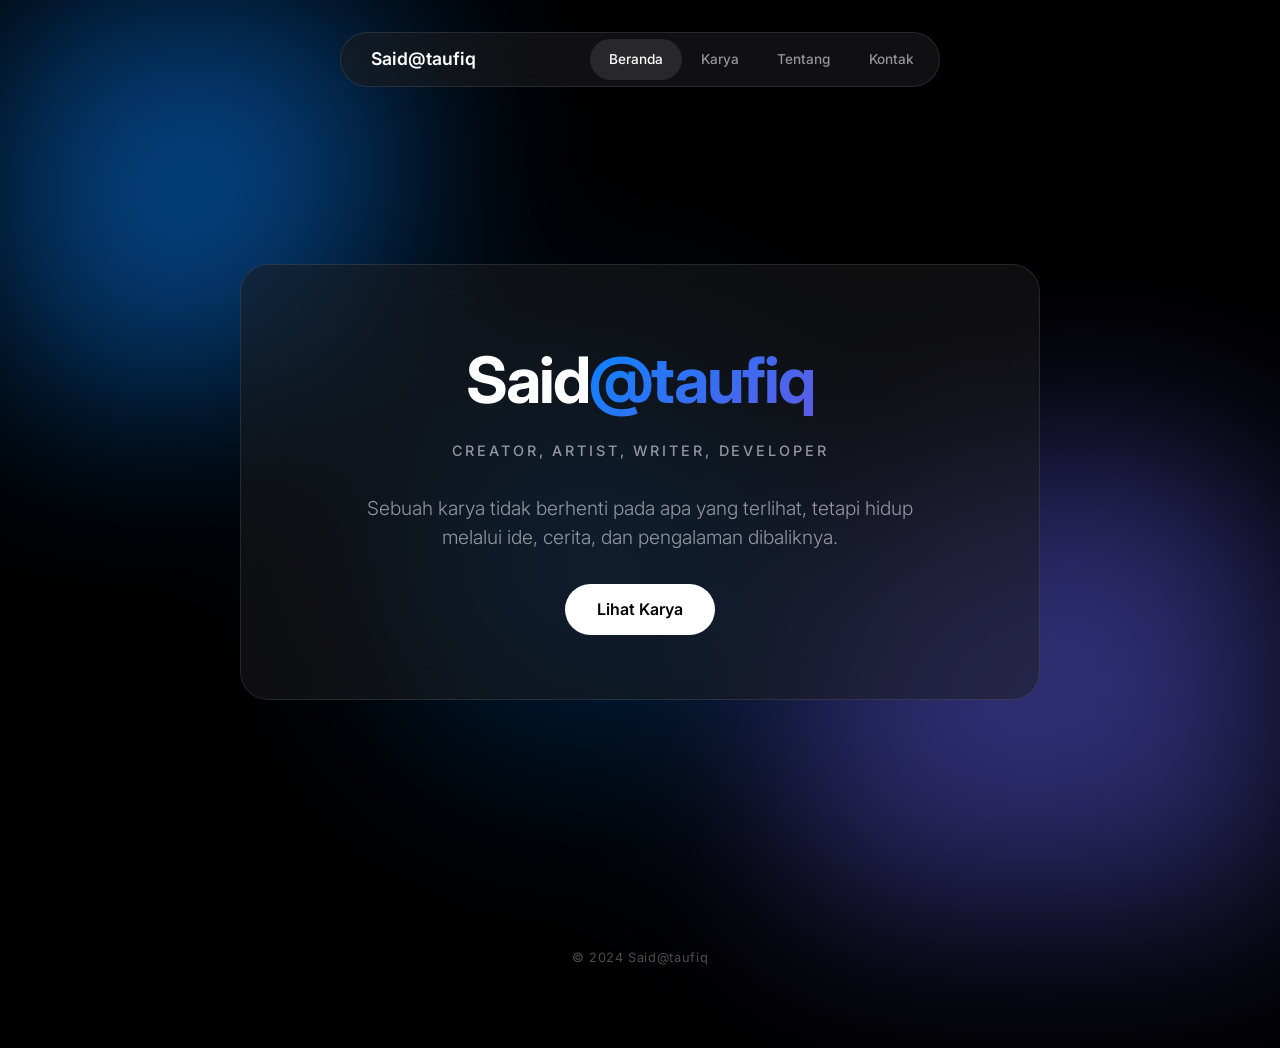
==== index.html @ 7e954e8f "new ui 2" ====
<!DOCTYPE html>
<html lang="id">
<head>
    <meta charset="UTF-8">
    <meta name="viewport" content="width=device-width, initial-scale=1.0">
    <title>Said@taufiq | Beranda</title>
    <link rel="stylesheet" href="style.css">
    <link rel="preconnect" href="https://fonts.googleapis.com">
    <link rel="preconnect" href="https://fonts.gstatic.com" crossorigin>
    <link href="https://fonts.googleapis.com/css2?family=Inter:wght@300;400;500;600;700&display=swap" rel="stylesheet">
</head>
<body>
    <div class="liquid-bg">
        <div class="blob blob-1"></div>
        <div class="blob blob-2"></div>
        <div class="blob blob-3"></div>
    </div>

    <nav class="glass-nav">
        <div class="nav-content">
            <a href="index.html" class="logo">Said@taufiq</a>
            <ul class="nav-links">
                <li><a href="index.html" class="active">Beranda</a></li>
                <li><a href="karya.html">Karya</a></li>
                <li><a href="tentang.html">Tentang</a></li>
                <li><a href="kontak.html">Kontak</a></li>
            </ul>
        </div>
    </nav>

    <main>
        <section class="hero-section">
            <div class="glass-card hero-card fade-in">
                <h1>Said<span class="gradient-text">@taufiq</span></h1>
                <div class="sub-headline">creator, artist, writer, developer</div>
                <p class="philosophy">Sebuah karya tidak berhenti pada apa yang terlihat, tetapi hidup melalui ide, cerita, dan pengalaman dibaliknya.</p>
                <a href="karya.html" class="btn-primary">Lihat Karya</a>
            </div>
        </section>
    </main>

    <footer>
        <p>&copy; 2024 Said@taufiq</p>
    </footer>

    <script src="script.js"></script>
</body>
</html>
---- style.css ----
/* Root and Global Styles */
@view-transition {
    navigation: auto;
}

:root {
    --bg-color: #000000;
    --text-primary: #ffffff;
    --text-secondary: rgba(235, 235, 245, 0.6);
    --glass-bg: rgba(28, 28, 30, 0.5);
    --glass-border: rgba(255, 255, 255, 0.1);
    --accent-color: #0A84FF; /* iOS System Blue */
    --gradient-1: #0A84FF;
    --gradient-2: #5E5CE6; /* iOS System Indigo */
    --nav-capsule-bg: rgba(255, 255, 255, 0.1);
}

* {
    margin: 0;
    padding: 0;
    box-sizing: border-box;
}

html {
    scroll-behavior: smooth;
}

body {
    font-family: 'Inter', -apple-system, BlinkMacSystemFont, 'Segoe UI', Roboto, sans-serif;
    background-color: var(--bg-color);
    color: var(--text-primary);
    overflow-x: hidden;
    line-height: 1.6;
}

/* Liquid Background */
.liquid-bg {
    position: fixed;
    top: 0;
    left: 0;
    width: 100%;
    height: 100%;
    z-index: -1;
    overflow: hidden;
    filter: blur(100px);
    opacity: 0.5;
}

.blob {
    position: absolute;
    border-radius: 50%;
    animation: move 25s infinite alternate;
}

.blob-1 {
    width: 500px;
    height: 500px;
    background: var(--gradient-1);
    top: -100px;
    left: -100px;
}

.blob-2 {
    width: 600px;
    height: 600px;
    background: var(--gradient-2);
    bottom: -150px;
    right: -100px;
    animation-delay: -7s;
}

.blob-3 {
    width: 400px;
    height: 400px;
    background: #004080;
    top: 40%;
    left: 30%;
}

@keyframes move {
    from { transform: translate(0, 0) scale(1); }
    to { transform: translate(100px, 150px) scale(1.2); }
}

/* Navigation Kapsul */
.glass-nav {
    position: fixed;
    top: 0;
    width: 100%;
    z-index: 1000;
    padding: 2rem 0;
}

.nav-content {
    max-width: 600px;
    margin: 0 auto;
    display: flex;
    justify-content: space-between;
    align-items: center;
    padding: 6px;
    background: rgba(28, 28, 30, 0.6);
    backdrop-filter: blur(20px);
    -webkit-backdrop-filter: blur(20px);
    border-radius: 40px;
    border: 1px solid var(--glass-border);
}

.logo {
    font-size: 1.1rem;
    font-weight: 600;
    text-decoration: none;
    color: white;
    padding-left: 1.5rem;
}

.nav-links {
    display: flex;
    list-style: none;
    position: relative;
}

.nav-links li {
    position: relative;
    z-index: 2;
}

.nav-links a {
    display: block;
    text-decoration: none;
    color: var(--text-secondary);
    font-size: 0.85rem;
    font-weight: 500;
    padding: 0.6rem 1.2rem;
    border-radius: 30px;
    transition: color 0.3s;
}

.nav-links a:hover {
    color: white;
}

.nav-links a.active {
    color: white;
    background: var(--nav-capsule-bg);
}

/* Glass Card */
.glass-card {
    background: var(--glass-bg);
    backdrop-filter: blur(30px);
    -webkit-backdrop-filter: blur(30px);
    border: 1px solid var(--glass-border);
    border-radius: 28px;
    padding: 2.5rem;
}

/* Main Content */
.section-container {
    max-width: 1000px;
    margin: 10rem auto 4rem;
    padding: 0 2rem;
}

.hero-section {
    min-height: calc(100vh - 8rem);
    display: flex;
    align-items: center;
    justify-content: center;
    margin-top: 6rem; /* Ensures clearance for navbar */
}

.hero-card {
    text-align: center;
    width: 100%;
    max-width: 800px;
    padding: 4rem 2rem;
}

h1 {
    font-size: 4rem; /* Slightly larger */
    font-weight: 700;
    margin-bottom: 0.5rem; /* Reduced for sub-headline */
    letter-spacing: -0.03em;
}

.sub-headline {
    font-size: 0.9rem;
    color: var(--text-secondary);
    text-transform: uppercase;
    letter-spacing: 0.2em;
    margin-bottom: 2rem;
    font-weight: 500;
}

.gradient-text {
    background: linear-gradient(135deg, #0A84FF, #5E5CE6);
    -webkit-background-clip: text;
    -webkit-text-fill-color: transparent;
}

p.philosophy {
    color: var(--text-secondary);
    font-size: 1.2rem;
    max-width: 600px;
    margin: 0 auto;
    line-height: 1.5;
    font-weight: 300;
}

/* Nav Transitions (View Transitions API) */
@keyframes capsule-liquid {
    0% { transform: scaleX(1) scaleY(1); opacity: 1; }
    30% { transform: scaleX(1.5) scaleY(0.4); opacity: 0.8; } /* Menipis dan Melebar */
    70% { transform: scaleX(0.4) scaleY(1.2); opacity: 0.8; } /* Memanjang dan Menipis */
    100% { transform: scaleX(1) scaleY(1); opacity: 1; }
}

::view-transition-group(nav-capsule) {
    animation: capsule-liquid 0.6s cubic-bezier(0.65, 0, 0.35, 1);
}

::view-transition-old(nav-capsule),
::view-transition-new(nav-capsule) {
    height: 100%;
    width: 100%;
    animation: none;
    mix-blend-mode: normal;
}

.nav-links a.active {
    color: white;
    background: var(--nav-capsule-bg);
    view-transition-name: nav-capsule;
}

/* Project Styling */
.project-grid {
    display: grid;
    grid-template-columns: repeat(auto-fit, minmax(320px, 1fr));
    gap: 2rem;
}

.project-card h3 {
    margin: 1rem 0 0.5rem;
}

/* Buttons */
.btn-primary {
    display: inline-block;
    background: #ffffff;
    color: #000000;
    padding: 0.8rem 2rem;
    border-radius: 40px;
    text-decoration: none;
    font-weight: 600;
    margin-top: 2rem;
    transition: transform 0.2s;
}

.btn-primary:hover {
    transform: scale(1.02);
}

/* Footer */
footer {
    text-align: center;
    padding: 5rem 0;
    color: rgba(255, 255, 255, 0.3);
    font-size: 0.8rem;
    letter-spacing: 0.05em;
}

/* Animations */
.fade-in {
    animation: fadeIn 1.2s cubic-bezier(0.22, 1, 0.36, 1) forwards;
    opacity: 0;
}

@keyframes fadeIn {
    from { opacity: 0; transform: translateY(30px); }
    to { opacity: 1; transform: translateY(0); }
}

@media (max-width: 768px) {
    .nav-content { width: 90%; }
    h1 { font-size: 2.5rem; }
    .logo { display: none; }
}
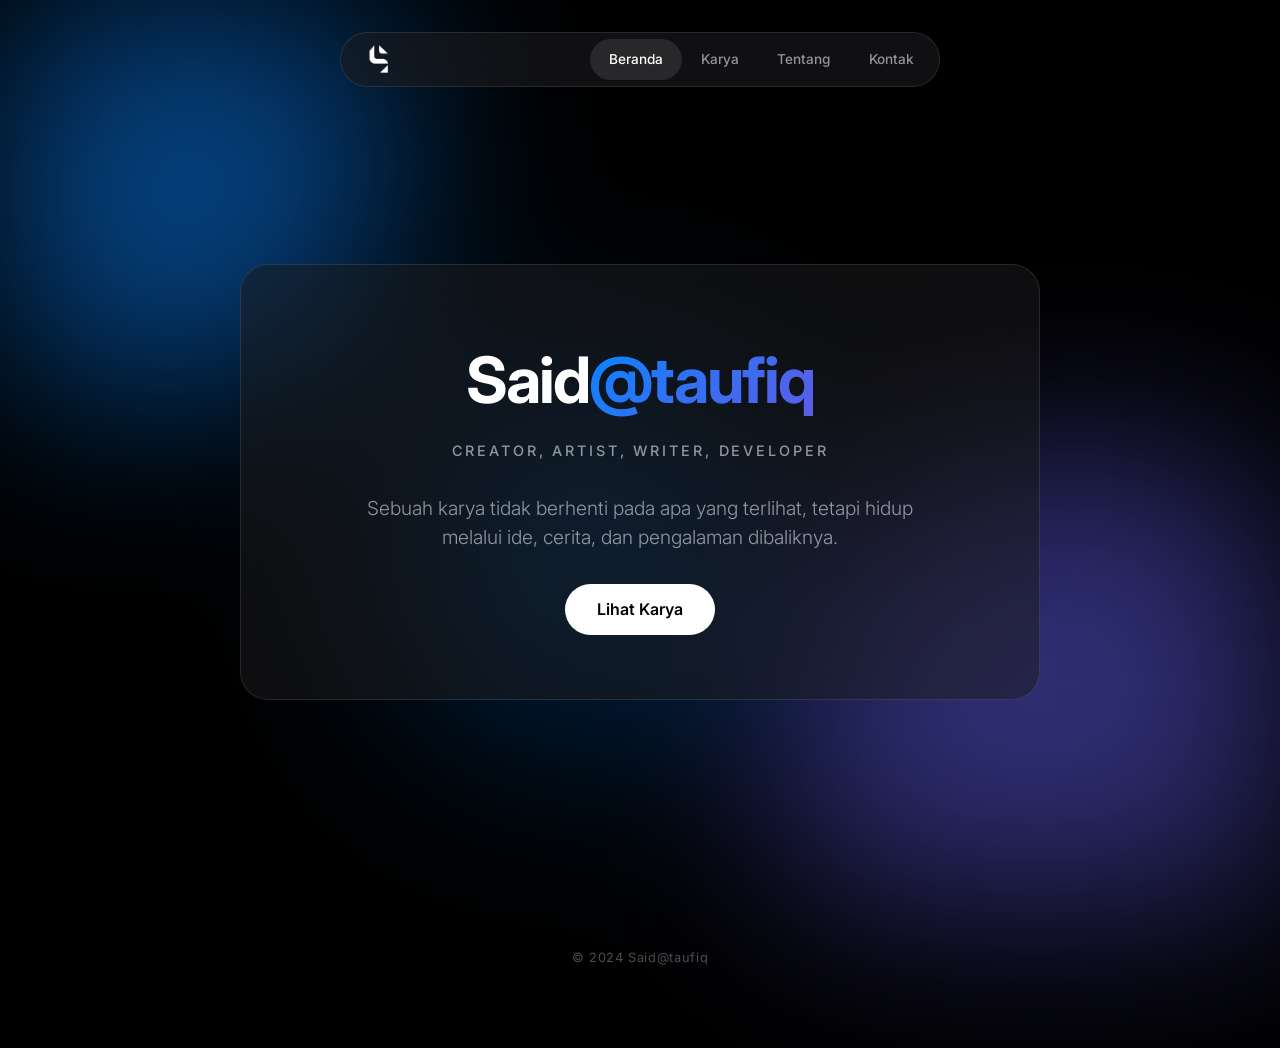
==== commit 953d87d4: "new ui 3" ====
--- a/index.html
+++ b/index.html
@@ -4,6 +4,7 @@
     <meta charset="UTF-8">
     <meta name="viewport" content="width=device-width, initial-scale=1.0">
     <title>Said@taufiq | Beranda</title>
+    <link rel="icon" type="image/png" href="assets/icons/logo_black.png">
     <link rel="stylesheet" href="style.css">
     <link rel="preconnect" href="https://fonts.googleapis.com">
     <link rel="preconnect" href="https://fonts.gstatic.com" crossorigin>
@@ -18,7 +19,9 @@
 
     <nav class="glass-nav">
         <div class="nav-content">
-            <a href="index.html" class="logo">Said@taufiq</a>
+            <a href="index.html" class="logo">
+                <img src="assets/icons/logo_white.png" alt="Logo" class="nav-logo">
+            </a>
             <ul class="nav-links">
                 <li><a href="index.html" class="active">Beranda</a></li>
                 <li><a href="karya.html">Karya</a></li>
--- a/style.css
+++ b/style.css
@@ -106,11 +106,15 @@
 }
 
 .logo {
-    font-size: 1.1rem;
-    font-weight: 600;
-    text-decoration: none;
-    color: white;
-    padding-left: 1.5rem;
+    display: flex;
+    align-items: center;
+    padding-left: 1rem;
+}
+
+.nav-logo {
+    height: 32px;
+    width: auto;
+    object-fit: contain;
 }
 
 .nav-links {
@@ -152,6 +156,164 @@
     border: 1px solid var(--glass-border);
     border-radius: 28px;
     padding: 2.5rem;
+}
+
+/* Gallery Section */
+.category-section {
+    margin-bottom: 5rem;
+}
+
+.category-header {
+    display: flex;
+    align-items: center;
+    gap: 1.2rem;
+    margin-bottom: 2rem;
+    cursor: pointer;
+    user-select: none;
+    transition: opacity 0.3s;
+}
+
+.category-header:hover {
+    opacity: 0.8;
+}
+
+.category-toggle {
+    display: flex;
+    align-items: center;
+    justify-content: center;
+    width: 34px;
+    height: 34px;
+    border-radius: 50%;
+    background: rgba(255, 255, 255, 0.05);
+    border: 1px solid var(--glass-border);
+    transition: transform 0.5s cubic-bezier(0.34, 1.56, 0.64, 1);
+}
+
+.category-toggle svg {
+    width: 20px;
+    height: 20px;
+    fill: var(--accent-color);
+}
+
+.category-section.expanded .category-toggle {
+    transform: rotate(180deg);
+}
+
+/* Lightbox Modal */
+.modal {
+    display: none;
+    position: fixed;
+    z-index: 2000;
+    left: 0;
+    top: 0;
+    width: 100%;
+    height: 100%;
+    background-color: rgba(0, 0, 0, 0.9);
+    backdrop-filter: blur(15px);
+    -webkit-backdrop-filter: blur(15px);
+    justify-content: center;
+    align-items: center;
+}
+
+.modal-content {
+    max-width: 90%;
+    max-height: 90%;
+    display: flex;
+    justify-content: center;
+    align-items: center;
+    animation: zoomIn 0.4s cubic-bezier(0.22, 1, 0.36, 1);
+}
+
+@keyframes zoomIn {
+    from { transform: scale(0.8); opacity: 0; }
+    to { transform: scale(1); opacity: 1; }
+}
+
+.modal-close {
+    position: absolute;
+    top: 30px;
+    right: 40px;
+    color: white;
+    font-size: 40px;
+    font-weight: bold;
+    cursor: pointer;
+    z-index: 2100;
+}
+
+#modal-media-container img,
+#modal-media-container video {
+    max-width: 100%;
+    max-height: 85vh;
+    border-radius: 12px;
+    box-shadow: 0 0 50px rgba(0,0,0,0.5);
+}
+
+.gallery-item {
+    cursor: zoom-in;
+}
+
+.category-title {
+    font-size: 2.2rem;
+    font-weight: 700;
+    letter-spacing: -0.02em;
+}
+
+/* Gallery List Container */
+.gallery-container {
+    display: flex;
+    gap: 1.5rem;
+    overflow-x: auto;
+    padding-bottom: 1.5rem;
+    scroll-snap-type: x mandatory;
+    scrollbar-width: none;
+    transition: all 0.6s cubic-bezier(0.22, 1, 0.36, 1);
+}
+
+.gallery-container::-webkit-scrollbar {
+    display: none;
+}
+
+.gallery-item {
+    flex: 0 0 300px;
+    scroll-snap-align: start;
+    border-radius: 24px;
+    overflow: hidden;
+    background: var(--glass-bg);
+    border: 1px solid var(--glass-border);
+    transition: all 0.5s cubic-bezier(0.22, 1, 0.36, 1);
+    position: relative;
+}
+
+.gallery-item img,
+.gallery-item video {
+    width: 100%;
+    height: 220px;
+    object-fit: cover;
+    display: block;
+    transition: transform 0.6s cubic-bezier(0.22, 1, 0.36, 1);
+}
+
+.gallery-item:hover img,
+.gallery-item:hover video {
+    transform: scale(1.05);
+}
+
+/* Expanded State */
+.category-section.expanded .gallery-container {
+    display: grid;
+    grid-template-columns: repeat(auto-fill, minmax(280px, 1fr));
+    overflow-x: visible;
+    gap: 2rem;
+}
+
+.category-section.expanded .gallery-item {
+    flex: none;
+    animation: itemAppear 0.6s cubic-bezier(0.22, 1, 0.36, 1) both;
+}
+
+@keyframes itemAppear {
+    from { opacity: 0; transform: translateY(30px) scale(0.95); }
+    to { opacity: 1; transform: translateY(0) scale(1); }
 }
 
 /* Main Content */
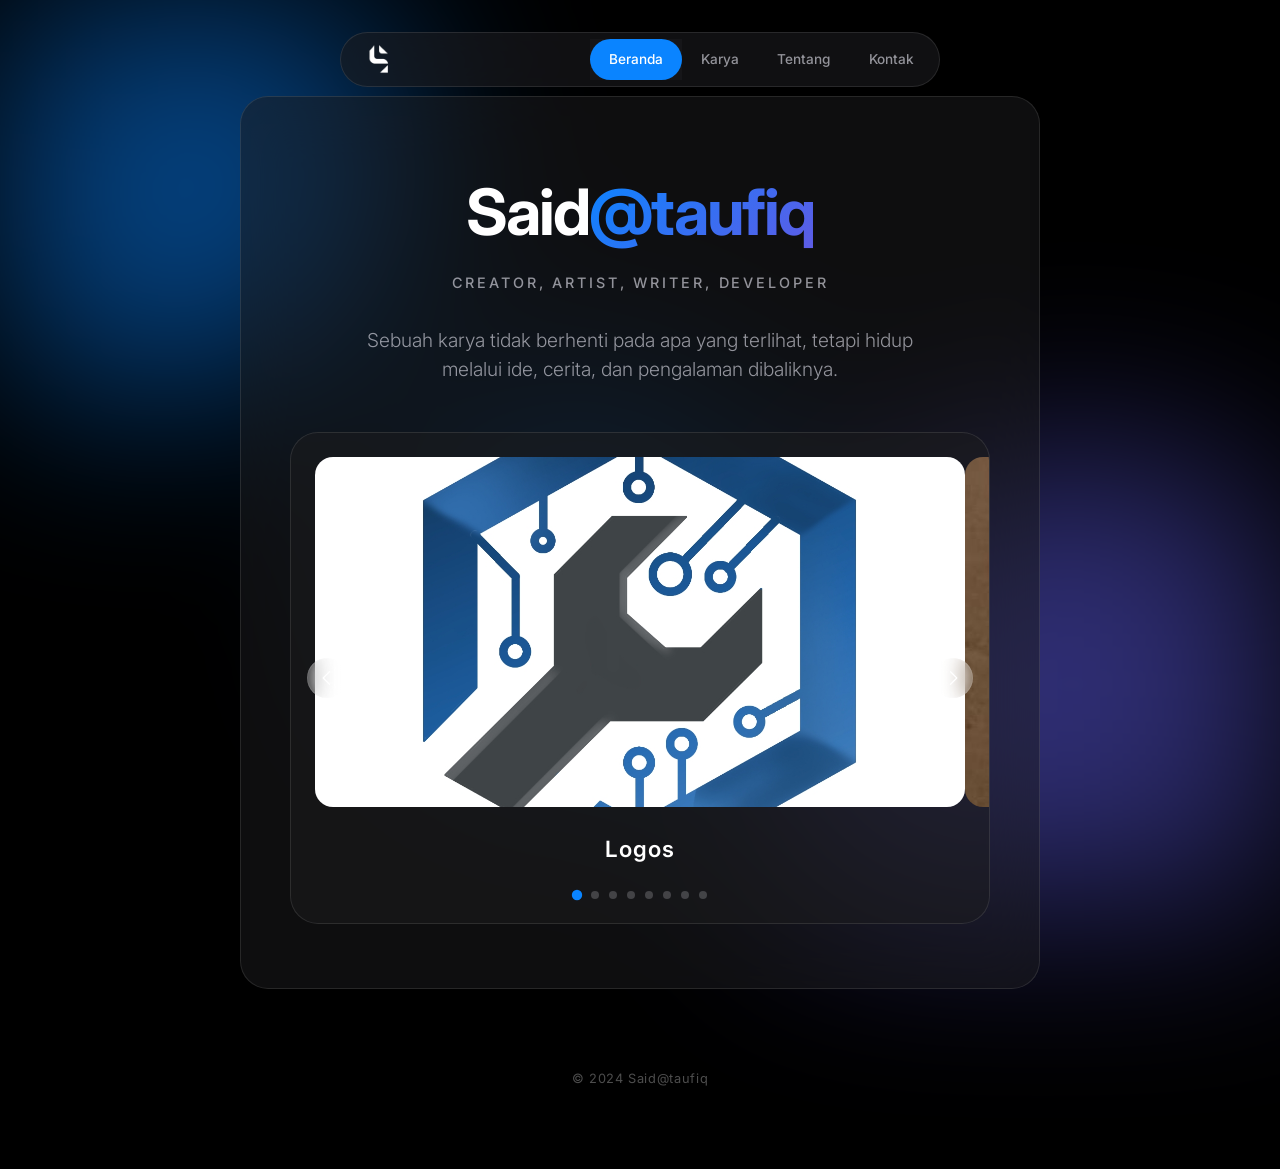
==== commit 20b1a089: "new ui 4" ====
--- a/index.html
+++ b/index.html
@@ -37,7 +37,20 @@
                 <h1>Said<span class="gradient-text">@taufiq</span></h1>
                 <div class="sub-headline">creator, artist, writer, developer</div>
                 <p class="philosophy">Sebuah karya tidak berhenti pada apa yang terlihat, tetapi hidup melalui ide, cerita, dan pengalaman dibaliknya.</p>
-                <a href="karya.html" class="btn-primary">Lihat Karya</a>
+                <div class="best-works-wrapper fade-in">
+                    <div class="carousel-container-home glass-card">
+                        <div class="carousel-nav-home prev-home">
+                            <svg viewBox="0 0 256 256"><path d="M165.66,202.34a8,8,0,0,1-11.32,11.32l-80-80a8,8,0,0,1,0-11.32l80-80a8,8,0,0,1,11.32,11.32L91.31,128Z"></path></svg>
+                        </div>
+                        <div class="carousel-slides-home" id="home-carousel-slides">
+                            <!-- Slides will be injected by JS -->
+                        </div>
+                        <div class="carousel-nav-home next-home">
+                            <svg viewBox="0 0 256 256"><path d="M181.66,133.66l-80,80a8,8,0,0,1-11.32-11.32L164.69,128,90.34,53.66a8,8,0,0,1,11.32-11.32l80,80A8,8,0,0,1,181.66,133.66Z"></path></svg>
+                        </div>
+                        <div class="carousel-dots-home" id="home-carousel-dots"></div>
+                    </div>
+                </div>
             </div>
         </section>
     </main>
--- a/style.css
+++ b/style.css
@@ -12,7 +12,7 @@
     --accent-color: #0A84FF; /* iOS System Blue */
     --gradient-1: #0A84FF;
     --gradient-2: #5E5CE6; /* iOS System Indigo */
-    --nav-capsule-bg: rgba(255, 255, 255, 0.1);
+    --nav-capsule-bg: #0A84FF; /* Blue iOS Dark Theme */
 }
 
 * {
@@ -136,7 +136,7 @@
     font-weight: 500;
     padding: 0.6rem 1.2rem;
     border-radius: 30px;
-    transition: color 0.3s;
+    transition: color 0.3s, background 0.3s;
 }
 
 .nav-links a:hover {
@@ -146,6 +146,21 @@
 .nav-links a.active {
     color: white;
     background: var(--nav-capsule-bg);
+    view-transition-name: nav-capsule;
+}
+
+/* Nav Transitions (Simplified) */
+::view-transition-group(nav-capsule) {
+    animation-duration: 0.3s;
+    animation-timing-function: ease-in-out;
+}
+
+::view-transition-old(nav-capsule),
+::view-transition-new(nav-capsule) {
+    height: 100%;
+    width: 100%;
+    animation: none;
+    mix-blend-mode: normal;
 }
 
 /* Glass Card */
@@ -196,7 +211,7 @@
 }
 
 .category-section.expanded .category-toggle {
-    transform: rotate(180deg);
+    /* Rotasi dihapus karena ikon diganti via JS */
 }
 
 /* Lightbox Modal */
@@ -216,11 +231,12 @@
 }
 
 .modal-content {
-    max-width: 90%;
-    max-height: 90%;
-    display: flex;
-    justify-content: center;
-    align-items: center;
+    width: 90%;
+    height: 90%;
+    display: flex;
+    justify-content: center;
+    align-items: center;
+    position: relative;
     animation: zoomIn 0.4s cubic-bezier(0.22, 1, 0.36, 1);
 }
 
@@ -231,8 +247,8 @@
 
 .modal-close {
     position: absolute;
-    top: 30px;
-    right: 40px;
+    top: -40px;
+    right: 0;
     color: white;
     font-size: 40px;
     font-weight: bold;
@@ -240,10 +256,18 @@
     z-index: 2100;
 }
 
+#modal-media-container {
+    width: 100%;
+    height: 100%;
+    display: flex;
+    justify-content: center;
+    align-items: center;
+}
+
 #modal-media-container img,
 #modal-media-container video {
     max-width: 100%;
-    max-height: 85vh;
+    max-height: 100%;
     border-radius: 12px;
     box-shadow: 0 0 50px rgba(0,0,0,0.5);
 }
@@ -256,6 +280,50 @@
     font-size: 2.2rem;
     font-weight: 700;
     letter-spacing: -0.02em;
+}
+
+/* Gallery Carousel Controls */
+.gallery-wrapper {
+    position: relative;
+    display: flex;
+    align-items: center;
+}
+
+.carousel-btn {
+    position: absolute;
+    top: 50%;
+    transform: translateY(-50%);
+    width: 44px;
+    height: 44px;
+    background: rgba(28, 28, 30, 0.8);
+    backdrop-filter: blur(10px);
+    border: 1px solid var(--glass-border);
+    border-radius: 50%;
+    display: flex;
+    align-items: center;
+    justify-content: center;
+    cursor: pointer;
+    z-index: 10;
+    transition: all 0.3s cubic-bezier(0.4, 0, 0.2, 1);
+    opacity: 0;
+}
+
+.carousel-btn svg {
+    width: 24px;
+    height: 24px;
+    fill: white;
+}
+
+.carousel-btn.prev { left: -22px; }
+.carousel-btn.next { right: -22px; }
+
+.category-section:not(.expanded):hover .carousel-btn {
+    opacity: 1;
+}
+
+.category-section.expanded .carousel-btn,
+.category-section.expanded .carousel-dots {
+    display: none !important;
 }
 
 /* Gallery List Container */
@@ -299,21 +367,175 @@
 }
 
 /* Expanded State */
+.category-section.expanded .gallery-wrapper {
+    display: block; /* Mengubah flex menjadi block agar grid bisa mengambil lebar penuh */
+}
+
 .category-section.expanded .gallery-container {
     display: grid;
     grid-template-columns: repeat(auto-fill, minmax(280px, 1fr));
+    width: 100%;
     overflow-x: visible;
-    gap: 2rem;
-}
-
-.category-section.expanded .gallery-item {
-    flex: none;
-    animation: itemAppear 0.6s cubic-bezier(0.22, 1, 0.36, 1) both;
+    gap: 1.5rem;
+    padding-bottom: 0;
+    scroll-snap-type: none;
+}
+
+.category-section.expanded .gallery-item img,
+.category-section.expanded .gallery-item video {
+    height: 250px; /* Tinggi yang lebih rapi untuk grid */
 }
 
 @keyframes itemAppear {
     from { opacity: 0; transform: translateY(30px) scale(0.95); }
     to { opacity: 1; transform: translateY(0) scale(1); }
+}
+
+/* Carousel Indicators (Dots) */
+.carousel-dots {
+    display: flex;
+    justify-content: center;
+    gap: 8px;
+    margin-top: 1.5rem;
+}
+
+.dot {
+    width: 6px;
+    height: 6px;
+    background: rgba(255, 255, 255, 0.2);
+    border-radius: 50%;
+    transition: all 0.4s cubic-bezier(0.4, 0, 0.2, 1);
+}
+
+.dot.active {
+    background: var(--accent-color);
+    transform: scale(1.5);
+    box-shadow: 0 0 10px rgba(10, 132, 255, 0.5);
+}
+
+/* Modal Nav */
+.modal-nav {
+    position: absolute;
+    top: 50%;
+    width: 100%;
+    display: flex;
+    justify-content: space-between;
+    padding: 0 40px;
+    pointer-events: none;
+    left: 0;
+    z-index: 2200;
+}
+
+.modal-nav .carousel-btn {
+    position: relative;
+    opacity: 1;
+    pointer-events: auto;
+    transform: scale(1.3);
+}
+
+/* Home Best Works Carousel */
+.best-works-wrapper {
+    margin-top: 3rem;
+    width: 100%;
+    max-width: 700px;
+    margin-left: auto;
+    margin-right: auto;
+}
+
+.carousel-container-home {
+    position: relative;
+    padding: 1.5rem !important;
+    overflow: hidden;
+    display: flex;
+    flex-direction: column;
+    align-items: center;
+}
+
+.carousel-slides-home {
+    width: 100%;
+    display: flex;
+    transition: transform 0.6s cubic-bezier(0.22, 1, 0.36, 1);
+}
+
+.home-slide {
+    min-width: 100%;
+    display: flex;
+    flex-direction: column;
+    align-items: center;
+    cursor: pointer;
+    text-decoration: none;
+    color: inherit;
+}
+
+.home-slide img {
+    width: 100%;
+    height: 350px;
+    object-fit: cover;
+    border-radius: 18px;
+    margin-bottom: 1.5rem;
+    transition: transform 0.4s ease;
+}
+
+.home-slide:hover img {
+    transform: scale(1.02);
+}
+
+.home-category-name {
+    font-size: 1.4rem;
+    font-weight: 600;
+    color: var(--text-primary);
+    letter-spacing: 0.05em;
+}
+
+.carousel-nav-home {
+    position: absolute;
+    top: 50%;
+    transform: translateY(-50%);
+    width: 40px;
+    height: 40px;
+    background: rgba(255, 255, 255, 0.1);
+    backdrop-filter: blur(10px);
+    border: 1px solid var(--glass-border);
+    border-radius: 50%;
+    display: flex;
+    align-items: center;
+    justify-content: center;
+    cursor: pointer;
+    z-index: 10;
+    transition: all 0.3s ease;
+}
+
+.carousel-nav-home:hover {
+    background: rgba(255, 255, 255, 0.2);
+}
+
+.carousel-nav-home svg {
+    width: 20px;
+    height: 20px;
+    fill: white;
+}
+
+.prev-home { left: 1rem; }
+.next-home { right: 1rem; }
+
+.carousel-dots-home {
+    display: flex;
+    gap: 10px;
+    margin-top: 1.5rem;
+}
+
+.dot-home {
+    width: 8px;
+    height: 8px;
+    background: rgba(255, 255, 255, 0.2);
+    border-radius: 50%;
+    cursor: pointer;
+    transition: all 0.3s ease;
+}
+
+.dot-home.active {
+    background: var(--accent-color);
+    transform: scale(1.3);
 }
 
 /* Main Content */
@@ -367,32 +589,6 @@
     margin: 0 auto;
     line-height: 1.5;
     font-weight: 300;
-}
-
-/* Nav Transitions (View Transitions API) */
-@keyframes capsule-liquid {
-    0% { transform: scaleX(1) scaleY(1); opacity: 1; }
-    30% { transform: scaleX(1.5) scaleY(0.4); opacity: 0.8; } /* Menipis dan Melebar */
-    70% { transform: scaleX(0.4) scaleY(1.2); opacity: 0.8; } /* Memanjang dan Menipis */
-    100% { transform: scaleX(1) scaleY(1); opacity: 1; }
-}
-
-::view-transition-group(nav-capsule) {
-    animation: capsule-liquid 0.6s cubic-bezier(0.65, 0, 0.35, 1);
-}
-
-::view-transition-old(nav-capsule),
-::view-transition-new(nav-capsule) {
-    height: 100%;
-    width: 100%;
-    animation: none;
-    mix-blend-mode: normal;
-}
-
-.nav-links a.active {
-    color: white;
-    background: var(--nav-capsule-bg);
-    view-transition-name: nav-capsule;
 }
 
 /* Project Styling */
@@ -432,6 +628,85 @@
     letter-spacing: 0.05em;
 }
 
+/* About Page Specific Styles */
+.profile-photo {
+    width: 180px;
+    height: 180px;
+    border-radius: 50%;
+    object-fit: cover;
+    margin: 0 auto 2.5rem;
+    display: block;
+    border: 4px solid var(--glass-border);
+    box-shadow: 0 0 30px rgba(0, 0, 0, 0.3);
+}
+
+.about-text {
+    text-align: justify;
+    max-width: 600px;
+    margin: 0 auto;
+}
+
+.about-text p {
+    margin-bottom: 1.8rem;
+    color: var(--text-secondary);
+    font-size: 1.05rem;
+    line-height: 1.8;
+}
+
+.signature {
+    margin-top: 4rem;
+    position: relative;
+    display: inline-block;
+}
+
+.signature img {
+    width: 200px; /* Diperbesar sesuai permintaan */
+    height: auto;
+    filter: brightness(0) invert(1); /* Pastikan terlihat di background gelap jika aslinya hitam */
+    opacity: 0.9;
+    display: block;
+    margin: 0 auto;
+}
+
+.signature::before {
+    content: '';
+    position: absolute;
+    top: -30px;
+    left: 50%;
+    transform: translateX(-50%);
+    width: 60px;
+    height: 1px;
+    background: var(--glass-border);
+}
+
+/* Social Icons styling for Contact page */
+.social-links {
+    margin-top: 3rem;
+    display: flex;
+    justify-content: center;
+    gap: 2rem;
+}
+
+.social-icon {
+    transition: transform 0.3s cubic-bezier(0.4, 0, 0.2, 1);
+}
+
+.social-icon img {
+    width: 28px;
+    height: 28px;
+    opacity: 0.6;
+    transition: opacity 0.3s, filter 0.3s;
+    filter: brightness(0) invert(1);
+}
+
+.social-icon:hover {
+    transform: translateY(-5px);
+}
+
+.social-icon:hover img {
+    opacity: 1;
+}
+
 /* Animations */
 .fade-in {
     animation: fadeIn 1.2s cubic-bezier(0.22, 1, 0.36, 1) forwards;
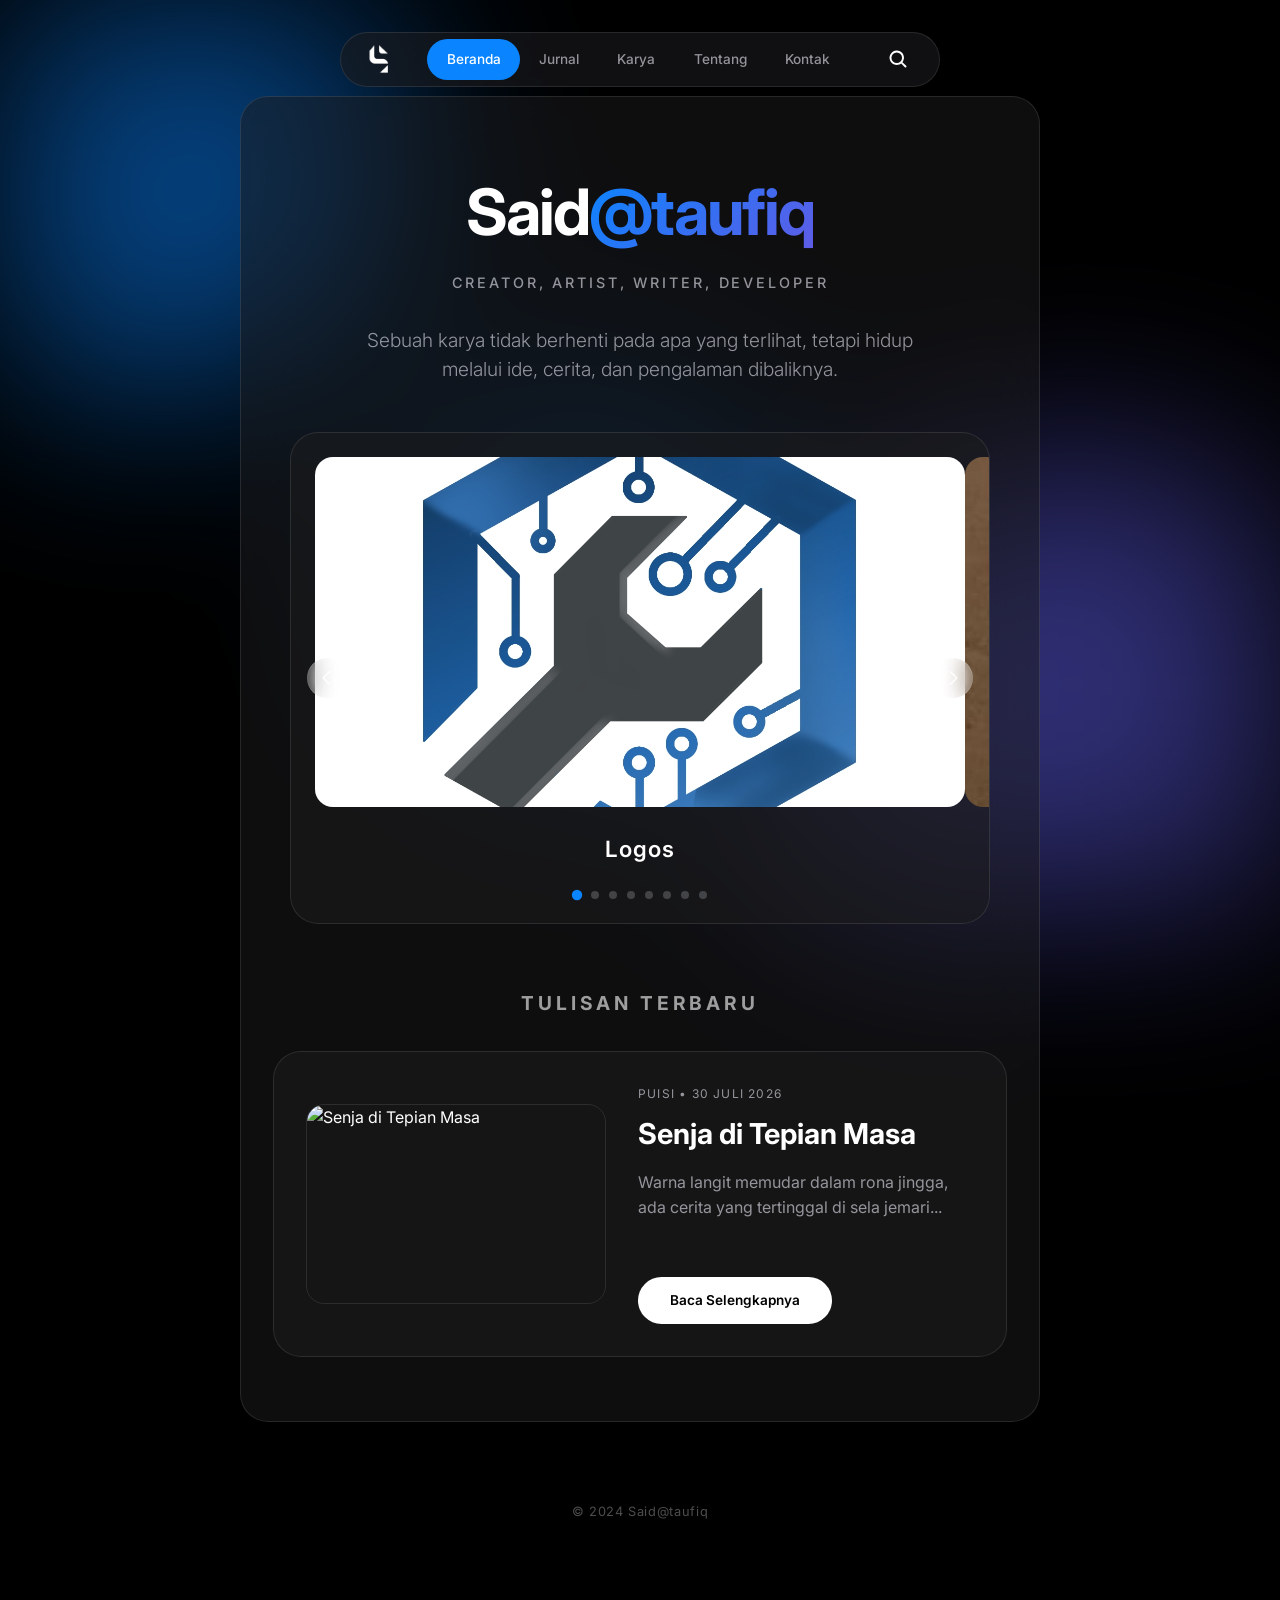
==== commit 677af981: "new ui 6" ====
--- a/index.html
+++ b/index.html
@@ -24,12 +24,35 @@
             </a>
             <ul class="nav-links">
                 <li><a href="index.html" class="active">Beranda</a></li>
+                <li><a href="jurnal.html">Jurnal</a></li>
                 <li><a href="karya.html">Karya</a></li>
                 <li><a href="tentang.html">Tentang</a></li>
                 <li><a href="kontak.html">Kontak</a></li>
             </ul>
+            <div class="nav-actions">
+                <button id="search-toggle" class="search-btn">
+                    <img src="assets/icons/magnifying-glass-bold.svg" alt="Search">
+                </button>
+            </div>
+        </div>
+        <!-- Search Capsule -->
+        <div id="search-capsule" class="search-capsule">
+            <div class="search-input-wrap">
+                <input type="text" id="search-input" placeholder="Cari karya, jurnal, hashtag...">
+                <button id="search-execute" class="search-icon-inside">
+                    <img src="assets/icons/magnifying-glass-bold.svg" alt="Search">
+                </button>
+            </div>
         </div>
     </nav>
+
+    <!-- Search Overlay -->
+    <div id="search-overlay" class="modal search-overlay">
+        <span class="modal-close" id="search-close">&times;</span>
+        <div class="search-results-wrap">
+            <div id="search-results" class="search-results-grid"></div>
+        </div>
+    </div>
 
     <main>
         <section class="hero-section">
@@ -51,6 +74,11 @@
                         <div class="carousel-dots-home" id="home-carousel-dots"></div>
                     </div>
                 </div>
+
+                <!-- Latest Journal Post Section -->
+                <div id="latest-journal-container" class="fade-in" style="margin-top: 4rem; width: 100%; max-width: 800px; margin-left: auto; margin-right: auto;">
+                    <!-- Latest post will be injected here -->
+                </div>
             </div>
         </section>
     </main>
--- a/style.css
+++ b/style.css
@@ -1,7 +1,6 @@
 /* Root and Global Styles */
-@view-transition {
-    navigation: auto;
-}
+/* Disabling experimental view-transition to fix layout crash bugs */
+/* @view-transition { navigation: auto; } */
 
 :root {
     --bg-color: #000000;
@@ -146,22 +145,10 @@
 .nav-links a.active {
     color: white;
     background: var(--nav-capsule-bg);
-    view-transition-name: nav-capsule;
-}
-
-/* Nav Transitions (Simplified) */
-::view-transition-group(nav-capsule) {
-    animation-duration: 0.3s;
-    animation-timing-function: ease-in-out;
-}
-
-::view-transition-old(nav-capsule),
-::view-transition-new(nav-capsule) {
-    height: 100%;
-    width: 100%;
-    animation: none;
-    mix-blend-mode: normal;
-}
+}
+
+/* Nav Transitions (Simplified) - Removed to fix visual glitches */
+/* ::view-transition-group(nav-capsule) { ... } */
 
 /* Glass Card */
 .glass-card {
@@ -718,8 +705,404 @@
     to { opacity: 1; transform: translateY(0); }
 }
 
+/* Navigation Actions */
+.nav-actions {
+    display: flex;
+    align-items: center;
+    padding-right: 1.2rem;
+}
+
+.search-btn {
+    background: none;
+    border: none;
+    cursor: pointer;
+    display: flex;
+    align-items: center;
+    justify-content: center;
+    padding: 6px;
+    border-radius: 50%;
+    transition: all 0.3s ease;
+}
+
+.search-btn:hover {
+    background: rgba(255, 255, 255, 0.1);
+}
+
+.search-btn img {
+    width: 20px;
+    height: 20px;
+    filter: brightness(0) invert(1); /* Makes the black SVG white */
+}
+
+/* Search Capsule (Redesigned) */
+.search-capsule {
+    position: absolute;
+    top: 100%;
+    left: 50%;
+    transform: translateX(-50%);
+    width: 100%;
+    max-width: 580px;
+    margin-top: 10px;
+    background: rgba(28, 28, 30, 0.7);
+    backdrop-filter: blur(30px);
+    -webkit-backdrop-filter: blur(30px);
+    border: 1px solid var(--glass-border);
+    border-radius: 40px;
+    padding: 6px 20px;
+    display: none;
+    z-index: 999;
+}
+
+.search-capsule.active {
+    display: block;
+    animation: slideDown 0.4s cubic-bezier(0.22, 1, 0.36, 1) forwards;
+}
+
+.search-capsule.hiding {
+    display: block;
+    animation: slideUp 0.3s cubic-bezier(0.22, 1, 0.36, 1) forwards;
+}
+
+@keyframes slideDown {
+    from { opacity: 0; transform: translate(-50%, -20px); }
+    to { opacity: 1; transform: translate(-50%, 0); }
+}
+
+@keyframes slideUp {
+    from { opacity: 1; transform: translate(-50%, 0); }
+    to { opacity: 0; transform: translate(-50%, -20px); }
+}
+
+.search-input-wrap {
+    display: flex;
+    align-items: center;
+    width: 100%;
+}
+
+.search-capsule input {
+    flex: 1;
+    background: none;
+    border: none;
+    color: white;
+    padding: 10px 0;
+    font-size: 0.95rem;
+    outline: none;
+}
+
+.search-icon-inside {
+    background: none;
+    border: none;
+    cursor: pointer;
+    padding: 8px;
+    display: flex;
+    align-items: center;
+    justify-content: center;
+    transition: transform 0.2s;
+}
+
+.search-icon-inside:hover {
+    transform: scale(1.1);
+}
+
+.search-icon-inside img {
+    width: 18px;
+    height: 18px;
+    filter: brightness(0) invert(1);
+}
+
+/* Search Overlay */
+.search-overlay {
+    background: rgba(0, 0, 0, 0.3); /* High transparency */
+    backdrop-filter: blur(15px);
+    -webkit-backdrop-filter: blur(15px);
+    align-items: flex-start;
+    padding-top: 150px; /* Dinamis below search capsule */
+    z-index: 990; /* Below nav and capsule */
+}
+
+.search-results-wrap {
+    width: 90%;
+    max-width: 850px;
+    margin: 0 auto;
+    max-height: 65vh;
+    overflow-y: auto;
+    padding: 2rem;
+    background: rgba(20, 20, 22, 0.9); /* Darker container for contrast */
+    border-radius: 32px;
+    border: 1px solid var(--glass-border);
+    box-shadow: 0 20px 50px rgba(0,0,0,0.5);
+}
+
+.search-results-grid {
+    display: grid;
+    grid-template-columns: repeat(auto-fill, minmax(280px, 1fr));
+    gap: 1.5rem;
+}
+
+.search-result-item {
+    background: var(--glass-bg);
+    border: 1px solid var(--glass-border);
+    border-radius: 20px;
+    padding: 1.5rem;
+    cursor: pointer;
+    transition: all 0.3s ease;
+}
+
+.search-result-item:hover {
+    background: rgba(255, 255, 255, 0.05);
+    transform: scale(1.02);
+}
+
+.result-type {
+    font-size: 0.7rem;
+    color: var(--accent-color);
+    text-transform: uppercase;
+    letter-spacing: 0.1em;
+    margin-bottom: 0.5rem;
+}
+
+.result-title {
+    font-size: 1.2rem;
+    font-weight: 600;
+    margin-bottom: 0.5rem;
+}
+
+.result-meta {
+    font-size: 0.8rem;
+    color: var(--text-secondary);
+}
+
 @media (max-width: 768px) {
-    .nav-content { width: 90%; }
-    h1 { font-size: 2.5rem; }
-    .logo { display: none; }
-}
+    .search-capsule { width: 90%; }
+}
+
+/* Jurnal Styling */
+.jurnal-grid {
+    display: grid;
+    grid-template-columns: repeat(auto-fill, minmax(300px, 1fr));
+    gap: 2rem;
+    width: 100%;
+}
+
+.jurnal-card {
+    cursor: pointer;
+    transition: transform 0.3s cubic-bezier(0.22, 1, 0.36, 1);
+    display: flex;
+    flex-direction: column;
+    justify-content: space-between;
+    min-height: 200px;
+}
+
+.jurnal-card:hover {
+    transform: translateY(-10px);
+}
+
+.jurnal-card-meta {
+    font-size: 0.75rem;
+    color: var(--text-secondary);
+    text-transform: uppercase;
+    letter-spacing: 0.1em;
+    margin-bottom: 0.5rem;
+}
+
+.jurnal-card-title {
+    font-size: 1.5rem;
+    font-weight: 600;
+    margin-bottom: 1rem;
+    color: var(--text-primary);
+}
+
+.jurnal-card-excerpt {
+    font-size: 0.9rem;
+    color: var(--text-secondary);
+    margin-bottom: 1.5rem;
+    display: -webkit-box;
+    -webkit-line-clamp: 3;
+    -webkit-box-orient: vertical;
+    overflow: hidden;
+}
+
+/* Journal Reader Modal Adjustment */
+.journal-reader-content {
+    max-width: 850px;
+    width: 90%;
+    height: 85vh;
+    padding: 4rem;
+    overflow-y: auto;
+    background: rgba(20, 20, 22, 0.95) !important; /* Solidified dark background */
+    border: 1px solid var(--glass-border);
+    position: relative;
+}
+
+/* Markdown Tipography */
+.markdown-body {
+    line-height: 1.8;
+    color: #ffffff !important; /* Forced white for visibility */
+    font-size: 1.1rem;
+}
+
+.markdown-body h1, .markdown-body h2, .markdown-body h3 {
+    margin-top: 2rem;
+    margin-bottom: 1rem;
+    color: var(--accent-color);
+}
+
+.markdown-body p {
+    margin-bottom: 1.5rem;
+}
+
+.markdown-body hr {
+    border: 0;
+    border-top: 1px solid var(--glass-border);
+    margin: 2rem 0;
+}
+
+.markdown-body blockquote {
+    border-left: 4px solid var(--accent-color);
+    padding-left: 1.5rem;
+    margin-left: 0;
+    font-style: italic;
+    color: var(--text-secondary);
+}
+
+/* Filter System */
+.filter-container {
+    display: flex;
+    gap: 0.8rem;
+    margin-bottom: 3.5rem;
+    flex-wrap: wrap;
+    justify-content: center;
+}
+
+.filter-btn {
+    background: rgba(255, 255, 255, 0.05);
+    border: 1px solid var(--glass-border);
+    color: var(--text-secondary);
+    padding: 0.7rem 1.8rem;
+    border-radius: 40px; /* Consistent capsule shape */
+    cursor: pointer;
+    font-size: 0.85rem;
+    font-weight: 500;
+    transition: all 0.3s cubic-bezier(0.22, 1, 0.36, 1);
+}
+
+.filter-btn:hover {
+    background: rgba(255, 255, 255, 0.1);
+    color: white;
+    transform: translateY(-2px);
+}
+
+.filter-btn.active {
+    background: var(--nav-capsule-bg);
+    color: white;
+    border-color: transparent;
+    box-shadow: 0 4px 15px rgba(10, 132, 255, 0.3);
+}
+
+/* Tag Chips */
+.jurnal-tags {
+    display: flex;
+    gap: 0.5rem;
+    flex-wrap: wrap;
+    margin-bottom: 1rem;
+}
+
+.tag-chip {
+    font-size: 0.7rem;
+    background: rgba(10, 132, 255, 0.1);
+    color: var(--accent-color);
+    padding: 0.2rem 0.6rem;
+    border-radius: 4px;
+    font-weight: 600;
+}
+
+/* Latest Post Card on Home */
+.latest-post-card {
+    display: flex;
+    gap: 2rem;
+    align-items: center;
+    text-align: left;
+    padding: 2rem !important;
+}
+
+.latest-post-img {
+    flex: 0 0 300px;
+    height: 200px;
+    border-radius: 18px;
+    overflow: hidden;
+    border: 1px solid var(--glass-border);
+}
+
+.latest-post-img img {
+    width: 100%;
+    height: 100%;
+    object-fit: cover;
+    transition: transform 0.5s ease;
+}
+
+.latest-post-card:hover .latest-post-img img {
+    transform: scale(1.05);
+}
+
+.latest-post-content {
+    flex: 1;
+}
+
+.latest-post-title {
+    font-size: 1.8rem;
+    font-weight: 700;
+    margin-bottom: 0.8rem;
+    color: var(--text-primary);
+}
+
+.latest-post-excerpt {
+    font-size: 1rem;
+    color: var(--text-secondary);
+    margin-bottom: 1.5rem;
+    line-height: 1.6;
+}
+
+@media (max-width: 768px) {
+    .latest-post-card {
+        flex-direction: column;
+        text-align: center;
+    }
+    .latest-post-img {
+        width: 100%;
+        flex: none;
+    }
+    .latest-post-content {
+        width: 100%;
+    }
+}
+
+.markdown-body table {
+    width: 100%;
+    border-collapse: collapse;
+    margin: 2rem 0;
+}
+
+.markdown-body th, .markdown-body td {
+    padding: 1rem;
+    border: 1px solid var(--glass-border);
+    text-align: left;
+}
+
+.markdown-body th {
+    background: rgba(255, 255, 255, 0.05);
+}
+
+.markdown-body pre {
+    background: #1c1c1e;
+    padding: 1.5rem;
+    border-radius: 12px;
+    overflow-x: auto;
+    margin: 1.5rem 0;
+}
+
+.markdown-body code {
+    font-family: 'SFMono-Regular', Consolas, 'Liberation Mono', Menlo, monospace;
+    font-size: 0.9em;
+}
+
+
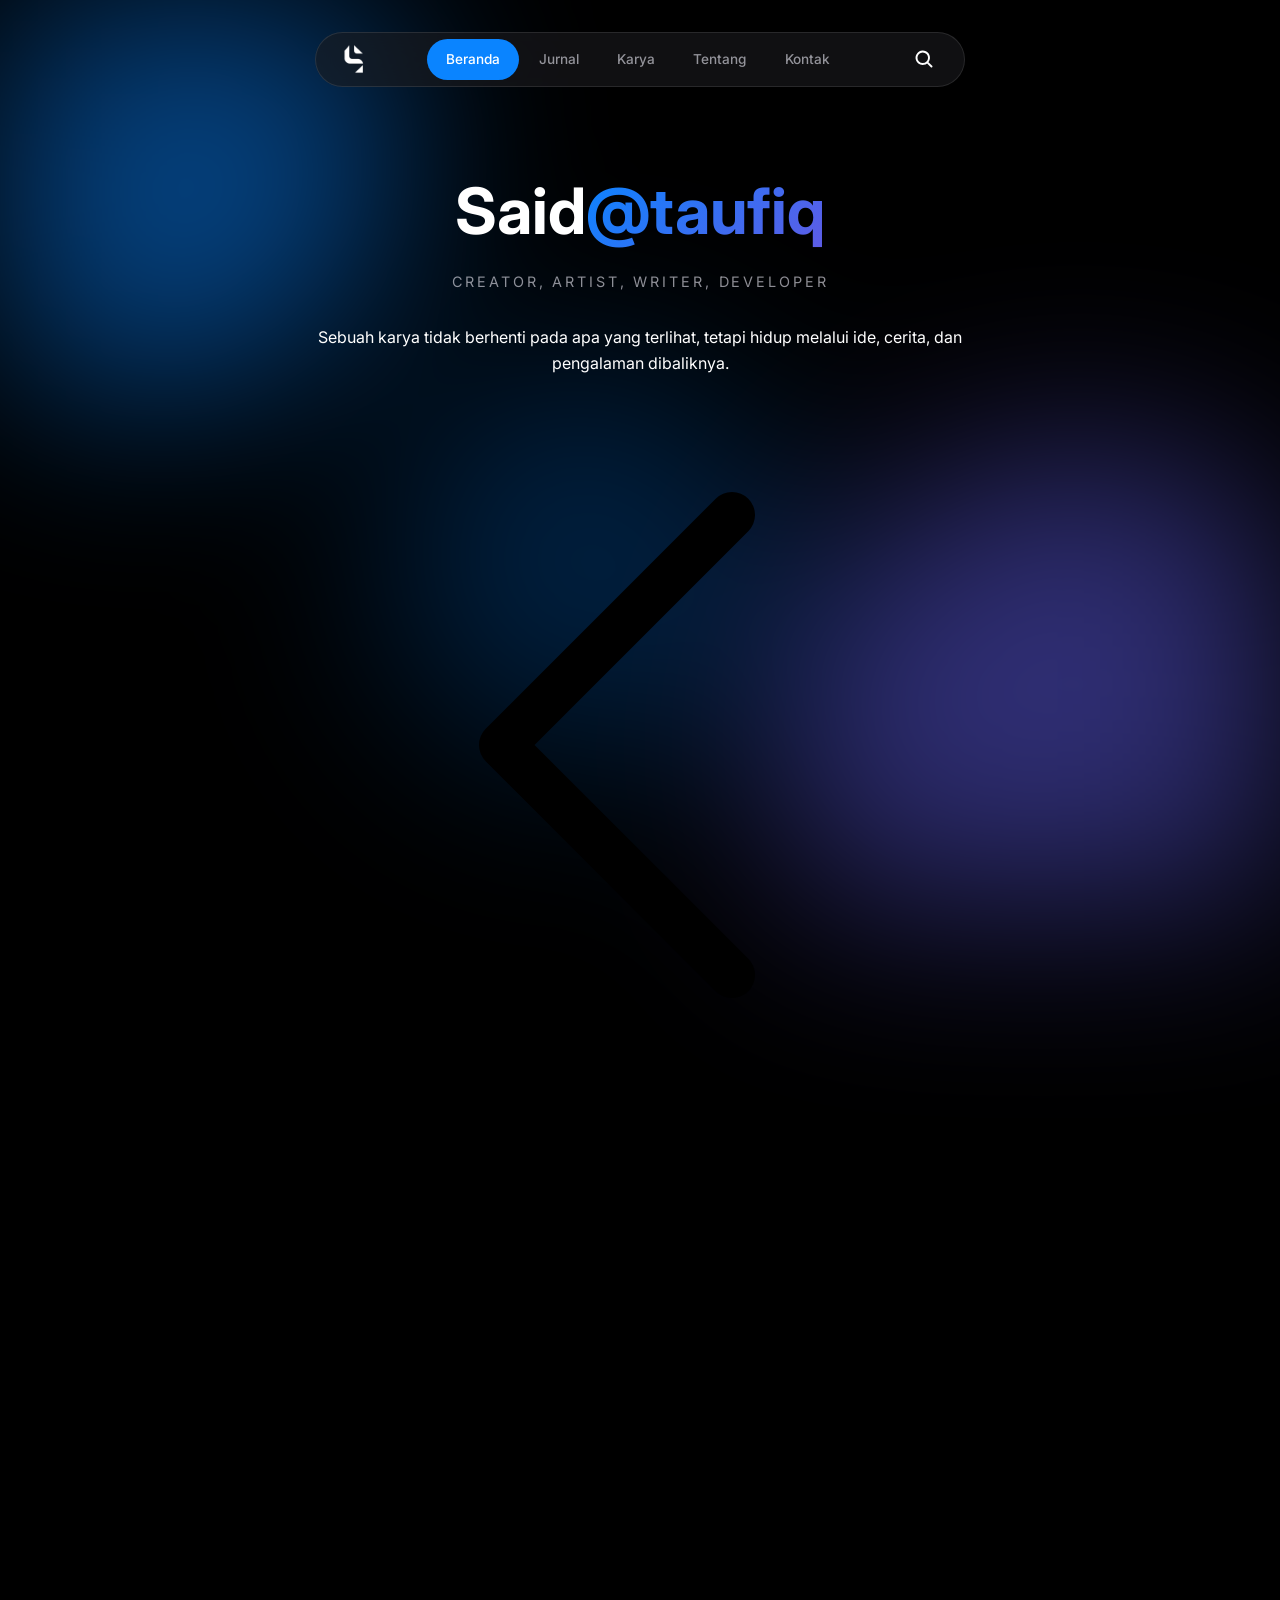
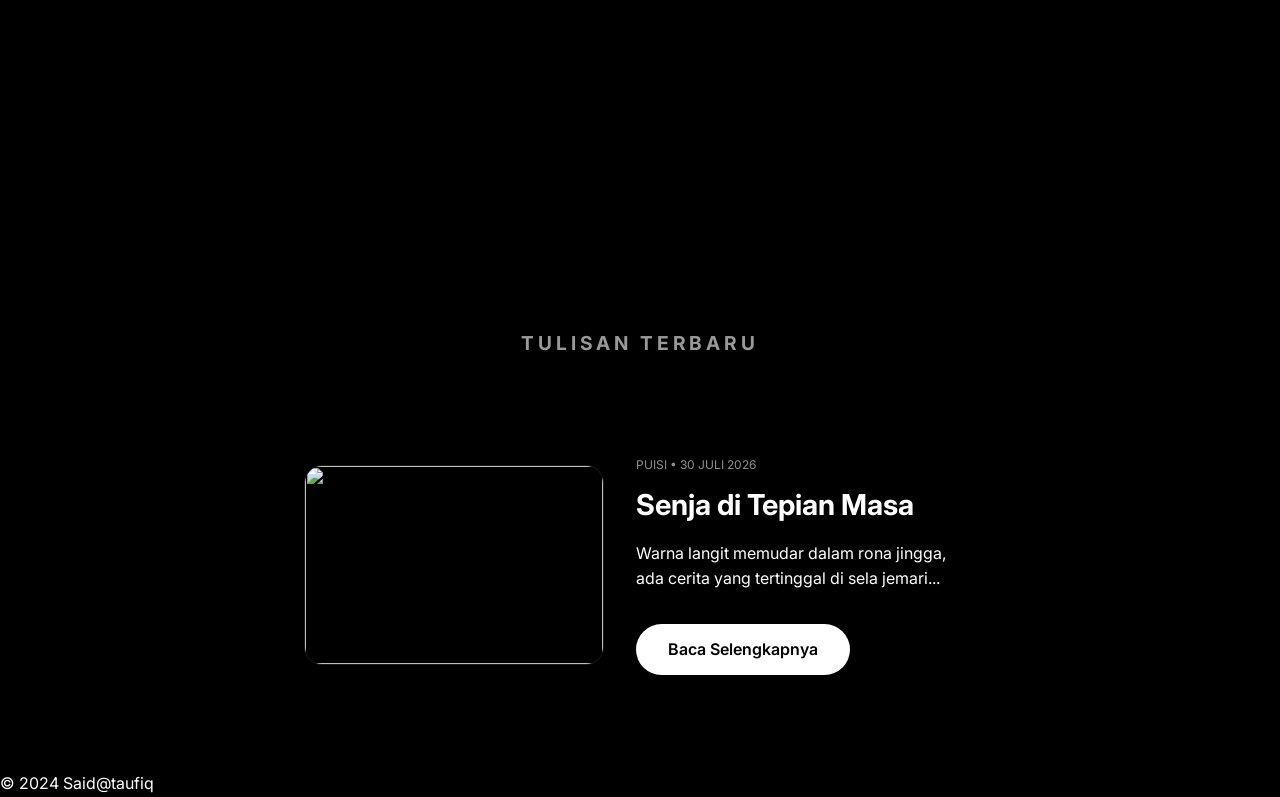
==== commit 438725b1: "new ui 7.1" ====
--- a/index.html
+++ b/index.html
@@ -5,10 +5,12 @@
     <meta name="viewport" content="width=device-width, initial-scale=1.0">
     <title>Said@taufiq | Beranda</title>
     <link rel="icon" type="image/png" href="assets/icons/logo_black.png">
-    <link rel="stylesheet" href="style.css">
+    <link rel="stylesheet" href="style.css?v=1.0.3">
     <link rel="preconnect" href="https://fonts.googleapis.com">
     <link rel="preconnect" href="https://fonts.gstatic.com" crossorigin>
     <link href="https://fonts.googleapis.com/css2?family=Inter:wght@300;400;500;600;700&display=swap" rel="stylesheet">
+    <!-- Markdown Parser -->
+    <script src="https://cdn.jsdelivr.net/npm/marked/marked.min.js"></script>
 </head>
 <body>
     <div class="liquid-bg">
@@ -54,6 +56,16 @@
         </div>
     </div>
 
+    <!-- Modal untuk membaca jurnal -->
+    <div id="jurnal-modal" class="modal">
+        <span class="modal-close">&times;</span>
+        <div class="modal-content journal-reader-content glass-card">
+            <div id="journal-article-body" class="markdown-body">
+                <!-- Markdown content will be rendered here -->
+            </div>
+        </div>
+    </div>
+
     <main>
         <section class="hero-section">
             <div class="glass-card hero-card fade-in">
@@ -87,6 +99,6 @@
         <p>&copy; 2024 Said@taufiq</p>
     </footer>
 
-    <script src="script.js"></script>
+    <script src="script.js?v=1.0.3"></script>
 </body>
 </html>
--- a/style.css
+++ b/style.css
@@ -1,17 +1,14 @@
 /* Root and Global Styles */
-/* Disabling experimental view-transition to fix layout crash bugs */
-/* @view-transition { navigation: auto; } */
-
 :root {
     --bg-color: #000000;
     --text-primary: #ffffff;
     --text-secondary: rgba(235, 235, 245, 0.6);
     --glass-bg: rgba(28, 28, 30, 0.5);
     --glass-border: rgba(255, 255, 255, 0.1);
-    --accent-color: #0A84FF; /* iOS System Blue */
+    --accent-color: #0A84FF;
     --gradient-1: #0A84FF;
-    --gradient-2: #5E5CE6; /* iOS System Indigo */
-    --nav-capsule-bg: #0A84FF; /* Blue iOS Dark Theme */
+    --gradient-2: #5E5CE6;
+    --nav-capsule-bg: #0A84FF;
 }
 
 * {
@@ -51,37 +48,16 @@
     animation: move 25s infinite alternate;
 }
 
-.blob-1 {
-    width: 500px;
-    height: 500px;
-    background: var(--gradient-1);
-    top: -100px;
-    left: -100px;
-}
-
-.blob-2 {
-    width: 600px;
-    height: 600px;
-    background: var(--gradient-2);
-    bottom: -150px;
-    right: -100px;
-    animation-delay: -7s;
-}
-
-.blob-3 {
-    width: 400px;
-    height: 400px;
-    background: #004080;
-    top: 40%;
-    left: 30%;
-}
+.blob-1 { width: 500px; height: 500px; background: var(--gradient-1); top: -100px; left: -100px; }
+.blob-2 { width: 600px; height: 600px; background: var(--gradient-2); bottom: -150px; right: -100px; animation-delay: -7s; }
+.blob-3 { width: 400px; height: 400px; background: #004080; top: 40%; left: 30%; }
 
 @keyframes move {
     from { transform: translate(0, 0) scale(1); }
     to { transform: translate(100px, 150px) scale(1.2); }
 }
 
-/* Navigation Kapsul */
+/* Navigation */
 .glass-nav {
     position: fixed;
     top: 0;
@@ -91,7 +67,7 @@
 }
 
 .nav-content {
-    max-width: 600px;
+    max-width: 650px;
     margin: 0 auto;
     display: flex;
     justify-content: space-between;
@@ -104,29 +80,10 @@
     border: 1px solid var(--glass-border);
 }
 
-.logo {
-    display: flex;
-    align-items: center;
-    padding-left: 1rem;
-}
-
-.nav-logo {
-    height: 32px;
-    width: auto;
-    object-fit: contain;
-}
-
-.nav-links {
-    display: flex;
-    list-style: none;
-    position: relative;
-}
-
-.nav-links li {
-    position: relative;
-    z-index: 2;
-}
-
+.logo { display: flex; align-items: center; padding-left: 1rem; }
+.nav-logo { height: 32px; width: auto; }
+
+.nav-links { display: flex; list-style: none; }
 .nav-links a {
     display: block;
     text-decoration: none;
@@ -135,974 +92,129 @@
     font-weight: 500;
     padding: 0.6rem 1.2rem;
     border-radius: 30px;
-    transition: color 0.3s, background 0.3s;
-}
-
-.nav-links a:hover {
-    color: white;
-}
-
-.nav-links a.active {
-    color: white;
-    background: var(--nav-capsule-bg);
-}
-
-/* Nav Transitions (Simplified) - Removed to fix visual glitches */
-/* ::view-transition-group(nav-capsule) { ... } */
-
-/* Glass Card */
-.glass-card {
-    background: var(--glass-bg);
-    backdrop-filter: blur(30px);
-    -webkit-backdrop-filter: blur(30px);
-    border: 1px solid var(--glass-border);
-    border-radius: 28px;
-    padding: 2.5rem;
-}
-
-/* Gallery Section */
-.category-section {
-    margin-bottom: 5rem;
-}
-
-.category-header {
-    display: flex;
-    align-items: center;
-    gap: 1.2rem;
-    margin-bottom: 2rem;
-    cursor: pointer;
-    user-select: none;
-    transition: opacity 0.3s;
-}
-
-.category-header:hover {
-    opacity: 0.8;
-}
-
-.category-toggle {
-    display: flex;
-    align-items: center;
-    justify-content: center;
-    width: 34px;
-    height: 34px;
-    border-radius: 50%;
-    background: rgba(255, 255, 255, 0.05);
-    border: 1px solid var(--glass-border);
-    transition: transform 0.5s cubic-bezier(0.34, 1.56, 0.64, 1);
-}
-
-.category-toggle svg {
-    width: 20px;
-    height: 20px;
-    fill: var(--accent-color);
-}
-
-.category-section.expanded .category-toggle {
-    /* Rotasi dihapus karena ikon diganti via JS */
-}
-
-/* Lightbox Modal */
-.modal {
-    display: none;
-    position: fixed;
-    z-index: 2000;
-    left: 0;
-    top: 0;
-    width: 100%;
-    height: 100%;
-    background-color: rgba(0, 0, 0, 0.9);
-    backdrop-filter: blur(15px);
-    -webkit-backdrop-filter: blur(15px);
-    justify-content: center;
-    align-items: center;
-}
-
-.modal-content {
-    width: 90%;
-    height: 90%;
-    display: flex;
-    justify-content: center;
-    align-items: center;
-    position: relative;
-    animation: zoomIn 0.4s cubic-bezier(0.22, 1, 0.36, 1);
-}
-
-@keyframes zoomIn {
-    from { transform: scale(0.8); opacity: 0; }
-    to { transform: scale(1); opacity: 1; }
-}
-
-.modal-close {
-    position: absolute;
-    top: -40px;
-    right: 0;
-    color: white;
-    font-size: 40px;
-    font-weight: bold;
-    cursor: pointer;
-    z-index: 2100;
-}
-
-#modal-media-container {
-    width: 100%;
-    height: 100%;
-    display: flex;
-    justify-content: center;
-    align-items: center;
-}
-
-#modal-media-container img,
-#modal-media-container video {
-    max-width: 100%;
-    max-height: 100%;
-    border-radius: 12px;
-    box-shadow: 0 0 50px rgba(0,0,0,0.5);
-}
-
-.gallery-item {
-    cursor: zoom-in;
-}
-
-.category-title {
-    font-size: 2.2rem;
-    font-weight: 700;
-    letter-spacing: -0.02em;
-}
-
-/* Gallery Carousel Controls */
-.gallery-wrapper {
-    position: relative;
-    display: flex;
-    align-items: center;
-}
-
-.carousel-btn {
-    position: absolute;
-    top: 50%;
-    transform: translateY(-50%);
-    width: 44px;
-    height: 44px;
-    background: rgba(28, 28, 30, 0.8);
-    backdrop-filter: blur(10px);
-    border: 1px solid var(--glass-border);
-    border-radius: 50%;
-    display: flex;
-    align-items: center;
-    justify-content: center;
-    cursor: pointer;
-    z-index: 10;
-    transition: all 0.3s cubic-bezier(0.4, 0, 0.2, 1);
-    opacity: 0;
-}
-
-.carousel-btn svg {
-    width: 24px;
-    height: 24px;
-    fill: white;
-}
-
-.carousel-btn.prev { left: -22px; }
-.carousel-btn.next { right: -22px; }
-
-.category-section:not(.expanded):hover .carousel-btn {
-    opacity: 1;
-}
-
-.category-section.expanded .carousel-btn,
-.category-section.expanded .carousel-dots {
-    display: none !important;
-}
-
-/* Gallery List Container */
-.gallery-container {
-    display: flex;
-    gap: 1.5rem;
-    overflow-x: auto;
-    padding-bottom: 1.5rem;
-    scroll-snap-type: x mandatory;
-    scrollbar-width: none;
-    transition: all 0.6s cubic-bezier(0.22, 1, 0.36, 1);
-}
-
-.gallery-container::-webkit-scrollbar {
-    display: none;
-}
-
-.gallery-item {
-    flex: 0 0 300px;
-    scroll-snap-align: start;
-    border-radius: 24px;
-    overflow: hidden;
-    background: var(--glass-bg);
-    border: 1px solid var(--glass-border);
-    transition: all 0.5s cubic-bezier(0.22, 1, 0.36, 1);
-    position: relative;
-}
-
-.gallery-item img,
-.gallery-item video {
-    width: 100%;
-    height: 220px;
-    object-fit: cover;
-    display: block;
-    transition: transform 0.6s cubic-bezier(0.22, 1, 0.36, 1);
-}
-
-.gallery-item:hover img,
-.gallery-item:hover video {
-    transform: scale(1.05);
-}
-
-/* Expanded State */
-.category-section.expanded .gallery-wrapper {
-    display: block; /* Mengubah flex menjadi block agar grid bisa mengambil lebar penuh */
-}
-
-.category-section.expanded .gallery-container {
-    display: grid;
-    grid-template-columns: repeat(auto-fill, minmax(280px, 1fr));
-    width: 100%;
-    overflow-x: visible;
-    gap: 1.5rem;
-    padding-bottom: 0;
-    scroll-snap-type: none;
-}
-
-.category-section.expanded .gallery-item img,
-.category-section.expanded .gallery-item video {
-    height: 250px; /* Tinggi yang lebih rapi untuk grid */
-}
-
-@keyframes itemAppear {
-    from { opacity: 0; transform: translateY(30px) scale(0.95); }
-    to { opacity: 1; transform: translateY(0) scale(1); }
-}
-
-/* Carousel Indicators (Dots) */
-.carousel-dots {
-    display: flex;
-    justify-content: center;
-    gap: 8px;
-    margin-top: 1.5rem;
-}
-
-.dot {
-    width: 6px;
-    height: 6px;
-    background: rgba(255, 255, 255, 0.2);
-    border-radius: 50%;
-    transition: all 0.4s cubic-bezier(0.4, 0, 0.2, 1);
-}
-
-.dot.active {
-    background: var(--accent-color);
-    transform: scale(1.5);
-    box-shadow: 0 0 10px rgba(10, 132, 255, 0.5);
-}
-
-/* Modal Nav */
-.modal-nav {
-    position: absolute;
-    top: 50%;
-    width: 100%;
-    display: flex;
-    justify-content: space-between;
-    padding: 0 40px;
-    pointer-events: none;
-    left: 0;
-    z-index: 2200;
-}
-
-.modal-nav .carousel-btn {
-    position: relative;
-    opacity: 1;
-    pointer-events: auto;
-    transform: scale(1.3);
-}
-
-/* Home Best Works Carousel */
-.best-works-wrapper {
-    margin-top: 3rem;
-    width: 100%;
-    max-width: 700px;
-    margin-left: auto;
-    margin-right: auto;
-}
-
-.carousel-container-home {
-    position: relative;
-    padding: 1.5rem !important;
-    overflow: hidden;
-    display: flex;
-    flex-direction: column;
-    align-items: center;
-}
-
-.carousel-slides-home {
-    width: 100%;
-    display: flex;
-    transition: transform 0.6s cubic-bezier(0.22, 1, 0.36, 1);
-}
-
-.home-slide {
-    min-width: 100%;
-    display: flex;
-    flex-direction: column;
-    align-items: center;
-    cursor: pointer;
-    text-decoration: none;
-    color: inherit;
-}
-
-.home-slide img {
-    width: 100%;
-    height: 350px;
-    object-fit: cover;
-    border-radius: 18px;
-    margin-bottom: 1.5rem;
-    transition: transform 0.4s ease;
-}
-
-.home-slide:hover img {
-    transform: scale(1.02);
-}
-
-.home-category-name {
-    font-size: 1.4rem;
-    font-weight: 600;
-    color: var(--text-primary);
-    letter-spacing: 0.05em;
-}
-
-.carousel-nav-home {
-    position: absolute;
-    top: 50%;
-    transform: translateY(-50%);
-    width: 40px;
-    height: 40px;
-    background: rgba(255, 255, 255, 0.1);
-    backdrop-filter: blur(10px);
-    border: 1px solid var(--glass-border);
-    border-radius: 50%;
-    display: flex;
-    align-items: center;
-    justify-content: center;
-    cursor: pointer;
-    z-index: 10;
-    transition: all 0.3s ease;
-}
-
-.carousel-nav-home:hover {
-    background: rgba(255, 255, 255, 0.2);
-}
-
-.carousel-nav-home svg {
-    width: 20px;
-    height: 20px;
-    fill: white;
-}
-
-.prev-home { left: 1rem; }
-.next-home { right: 1rem; }
-
-.carousel-dots-home {
-    display: flex;
-    gap: 10px;
-    margin-top: 1.5rem;
-}
-
-.dot-home {
-    width: 8px;
-    height: 8px;
-    background: rgba(255, 255, 255, 0.2);
-    border-radius: 50%;
-    cursor: pointer;
-    transition: all 0.3s ease;
-}
-
-.dot-home.active {
-    background: var(--accent-color);
-    transform: scale(1.3);
-}
-
-/* Main Content */
-.section-container {
-    max-width: 1000px;
-    margin: 10rem auto 4rem;
-    padding: 0 2rem;
-}
-
-.hero-section {
-    min-height: calc(100vh - 8rem);
-    display: flex;
-    align-items: center;
-    justify-content: center;
-    margin-top: 6rem; /* Ensures clearance for navbar */
-}
-
-.hero-card {
-    text-align: center;
-    width: 100%;
-    max-width: 800px;
-    padding: 4rem 2rem;
-}
-
-h1 {
-    font-size: 4rem; /* Slightly larger */
-    font-weight: 700;
-    margin-bottom: 0.5rem; /* Reduced for sub-headline */
-    letter-spacing: -0.03em;
-}
-
-.sub-headline {
-    font-size: 0.9rem;
-    color: var(--text-secondary);
-    text-transform: uppercase;
-    letter-spacing: 0.2em;
-    margin-bottom: 2rem;
-    font-weight: 500;
-}
-
-.gradient-text {
-    background: linear-gradient(135deg, #0A84FF, #5E5CE6);
-    -webkit-background-clip: text;
-    -webkit-text-fill-color: transparent;
-}
-
-p.philosophy {
-    color: var(--text-secondary);
-    font-size: 1.2rem;
-    max-width: 600px;
-    margin: 0 auto;
-    line-height: 1.5;
-    font-weight: 300;
-}
-
-/* Project Styling */
-.project-grid {
-    display: grid;
-    grid-template-columns: repeat(auto-fit, minmax(320px, 1fr));
-    gap: 2rem;
-}
-
-.project-card h3 {
-    margin: 1rem 0 0.5rem;
-}
-
-/* Buttons */
-.btn-primary {
-    display: inline-block;
-    background: #ffffff;
-    color: #000000;
-    padding: 0.8rem 2rem;
-    border-radius: 40px;
-    text-decoration: none;
-    font-weight: 600;
-    margin-top: 2rem;
-    transition: transform 0.2s;
-}
-
-.btn-primary:hover {
-    transform: scale(1.02);
-}
-
-/* Footer */
-footer {
-    text-align: center;
-    padding: 5rem 0;
-    color: rgba(255, 255, 255, 0.3);
-    font-size: 0.8rem;
-    letter-spacing: 0.05em;
-}
-
-/* About Page Specific Styles */
-.profile-photo {
-    width: 180px;
-    height: 180px;
-    border-radius: 50%;
-    object-fit: cover;
-    margin: 0 auto 2.5rem;
-    display: block;
-    border: 4px solid var(--glass-border);
-    box-shadow: 0 0 30px rgba(0, 0, 0, 0.3);
-}
-
-.about-text {
-    text-align: justify;
-    max-width: 600px;
-    margin: 0 auto;
-}
-
-.about-text p {
-    margin-bottom: 1.8rem;
-    color: var(--text-secondary);
-    font-size: 1.05rem;
-    line-height: 1.8;
-}
-
-.signature {
-    margin-top: 4rem;
-    position: relative;
-    display: inline-block;
-}
-
-.signature img {
-    width: 200px; /* Diperbesar sesuai permintaan */
-    height: auto;
-    filter: brightness(0) invert(1); /* Pastikan terlihat di background gelap jika aslinya hitam */
-    opacity: 0.9;
-    display: block;
-    margin: 0 auto;
-}
-
-.signature::before {
-    content: '';
-    position: absolute;
-    top: -30px;
-    left: 50%;
-    transform: translateX(-50%);
-    width: 60px;
-    height: 1px;
-    background: var(--glass-border);
-}
-
-/* Social Icons styling for Contact page */
-.social-links {
-    margin-top: 3rem;
-    display: flex;
-    justify-content: center;
-    gap: 2rem;
-}
-
-.social-icon {
-    transition: transform 0.3s cubic-bezier(0.4, 0, 0.2, 1);
-}
-
-.social-icon img {
-    width: 28px;
-    height: 28px;
-    opacity: 0.6;
-    transition: opacity 0.3s, filter 0.3s;
-    filter: brightness(0) invert(1);
-}
-
-.social-icon:hover {
-    transform: translateY(-5px);
-}
-
-.social-icon:hover img {
-    opacity: 1;
-}
-
-/* Animations */
-.fade-in {
-    animation: fadeIn 1.2s cubic-bezier(0.22, 1, 0.36, 1) forwards;
-    opacity: 0;
-}
-
-@keyframes fadeIn {
-    from { opacity: 0; transform: translateY(30px); }
-    to { opacity: 1; transform: translateY(0); }
-}
-
-/* Navigation Actions */
-.nav-actions {
-    display: flex;
-    align-items: center;
-    padding-right: 1.2rem;
-}
-
+    transition: all 0.3s;
+}
+
+.nav-links a:hover { color: white; }
+.nav-links a.active { color: white; background: var(--nav-capsule-bg); }
+
+/* Nav Actions */
+.nav-actions { display: flex; align-items: center; padding-right: 1rem; }
 .search-btn {
-    background: none;
-    border: none;
-    cursor: pointer;
-    display: flex;
-    align-items: center;
-    justify-content: center;
-    padding: 6px;
-    border-radius: 50%;
-    transition: all 0.3s ease;
-}
-
-.search-btn:hover {
-    background: rgba(255, 255, 255, 0.1);
-}
-
-.search-btn img {
-    width: 20px;
-    height: 20px;
-    filter: brightness(0) invert(1); /* Makes the black SVG white */
-}
-
-/* Search Capsule (Redesigned) */
+    background: none; border: none; cursor: pointer; padding: 8px; border-radius: 50%;
+    display: flex; align-items: center; justify-content: center; transition: background 0.3s;
+}
+.search-btn:hover { background: rgba(255,255,255,0.1); }
+.search-btn img { width: 20px; height: 20px; filter: brightness(0) invert(1); }
+
+/* Search Capsule */
 .search-capsule {
-    position: absolute;
-    top: 100%;
-    left: 50%;
-    transform: translateX(-50%);
-    width: 100%;
-    max-width: 580px;
-    margin-top: 10px;
-    background: rgba(28, 28, 30, 0.7);
-    backdrop-filter: blur(30px);
-    -webkit-backdrop-filter: blur(30px);
-    border: 1px solid var(--glass-border);
-    border-radius: 40px;
-    padding: 6px 20px;
-    display: none;
-    z-index: 999;
-}
-
-.search-capsule.active {
-    display: block;
-    animation: slideDown 0.4s cubic-bezier(0.22, 1, 0.36, 1) forwards;
-}
-
-.search-capsule.hiding {
-    display: block;
-    animation: slideUp 0.3s cubic-bezier(0.22, 1, 0.36, 1) forwards;
-}
-
-@keyframes slideDown {
-    from { opacity: 0; transform: translate(-50%, -20px); }
-    to { opacity: 1; transform: translate(-50%, 0); }
-}
-
-@keyframes slideUp {
-    from { opacity: 1; transform: translate(-50%, 0); }
-    to { opacity: 0; transform: translate(-50%, -20px); }
-}
-
-.search-input-wrap {
-    display: flex;
-    align-items: center;
-    width: 100%;
-}
-
-.search-capsule input {
-    flex: 1;
-    background: none;
-    border: none;
-    color: white;
-    padding: 10px 0;
-    font-size: 0.95rem;
-    outline: none;
-}
-
-.search-icon-inside {
-    background: none;
-    border: none;
-    cursor: pointer;
-    padding: 8px;
-    display: flex;
-    align-items: center;
-    justify-content: center;
-    transition: transform 0.2s;
-}
-
-.search-icon-inside:hover {
-    transform: scale(1.1);
-}
-
-.search-icon-inside img {
-    width: 18px;
-    height: 18px;
-    filter: brightness(0) invert(1);
-}
+    position: absolute; top: 100%; left: 50%; transform: translateX(-50%);
+    width: 100%; max-width: 580px; margin-top: 10px;
+    background: rgba(28, 28, 30, 0.75); backdrop-filter: blur(30px); -webkit-backdrop-filter: blur(30px);
+    border: 1px solid var(--glass-border); border-radius: 40px; padding: 6px 20px;
+    display: none; z-index: 1001;
+}
+
+.search-capsule.active { display: block; animation: slideDown 0.4s cubic-bezier(0.22, 1, 0.36, 1) forwards; }
+.search-capsule.hiding { display: block; animation: slideUp 0.3s cubic-bezier(0.22, 1, 0.36, 1) forwards; }
+
+@keyframes slideDown { from { opacity: 0; transform: translate(-50%, -20px); } to { opacity: 1; transform: translate(-50%, 0); } }
+@keyframes slideUp { from { opacity: 1; transform: translate(-50%, 0); } to { opacity: 0; transform: translate(-50%, -20px); } }
+
+.search-input-wrap { display: flex; align-items: center; width: 100%; }
+.search-capsule input { flex: 1; background: none; border: none; color: white; padding: 10px 0; outline: none; }
+.search-icon-inside { background: none; border: none; cursor: pointer; padding: 8px; filter: brightness(0) invert(1); }
 
 /* Search Overlay */
 .search-overlay {
-    background: rgba(0, 0, 0, 0.3); /* High transparency */
-    backdrop-filter: blur(15px);
-    -webkit-backdrop-filter: blur(15px);
-    align-items: flex-start;
-    padding-top: 150px; /* Dinamis below search capsule */
-    z-index: 990; /* Below nav and capsule */
+    display: none; position: fixed; top: 0; left: 0; width: 100%; height: 100%;
+    background: rgba(0, 0, 0, 0.4); backdrop-filter: blur(15px); z-index: 900;
+    padding-top: 160px; flex-direction: column; align-items: center;
 }
 
 .search-results-wrap {
-    width: 90%;
-    max-width: 850px;
-    margin: 0 auto;
-    max-height: 65vh;
-    overflow-y: auto;
-    padding: 2rem;
-    background: rgba(20, 20, 22, 0.9); /* Darker container for contrast */
-    border-radius: 32px;
-    border: 1px solid var(--glass-border);
-    box-shadow: 0 20px 50px rgba(0,0,0,0.5);
-}
-
-.search-results-grid {
-    display: grid;
-    grid-template-columns: repeat(auto-fill, minmax(280px, 1fr));
-    gap: 1.5rem;
-}
-
-.search-result-item {
-    background: var(--glass-bg);
-    border: 1px solid var(--glass-border);
-    border-radius: 20px;
-    padding: 1.5rem;
-    cursor: pointer;
-    transition: all 0.3s ease;
-}
-
-.search-result-item:hover {
-    background: rgba(255, 255, 255, 0.05);
-    transform: scale(1.02);
-}
-
-.result-type {
-    font-size: 0.7rem;
-    color: var(--accent-color);
-    text-transform: uppercase;
-    letter-spacing: 0.1em;
-    margin-bottom: 0.5rem;
-}
-
-.result-title {
-    font-size: 1.2rem;
-    font-weight: 600;
-    margin-bottom: 0.5rem;
-}
-
-.result-meta {
-    font-size: 0.8rem;
-    color: var(--text-secondary);
-}
-
+    width: 90%; max-width: 800px; background: rgba(25, 25, 27, 0.95);
+    border: 1px solid var(--glass-border); border-radius: 30px; padding: 2rem;
+    max-height: 60vh; overflow-y: auto; box-shadow: 0 30px 60px rgba(0,0,0,0.5);
+}
+
+.search-results-grid { display: grid; grid-template-columns: repeat(auto-fill, minmax(250px, 1fr)); gap: 1.5rem; }
+.search-result-item { background: rgba(255,255,255,0.03); border: 1px solid var(--glass-border); border-radius: 20px; padding: 1.2rem; cursor: pointer; transition: transform 0.3s; }
+.search-result-item:hover { transform: scale(1.03); background: rgba(255,255,255,0.06); }
+.result-type { font-size: 0.65rem; color: var(--accent-color); text-transform: uppercase; margin-bottom: 0.3rem; }
+.result-title { font-size: 1.1rem; font-weight: 600; }
+
+/* Modal Global */
+.modal {
+    display: none; position: fixed; z-index: 2000; left: 0; top: 0; width: 100%; height: 100%;
+    background-color: rgba(0, 0, 0, 0.85); backdrop-filter: blur(15px); justify-content: center; align-items: center;
+}
+
+.modal-content {
+    width: 90%; max-width: 850px; height: 85vh; padding: 4rem; overflow-y: auto;
+    background: #0e0e10 !important; border-radius: 30px; border: 1px solid var(--glass-border);
+    position: relative; animation: zoomIn 0.4s cubic-bezier(0.22, 1, 0.36, 1);
+}
+
+@keyframes zoomIn { from { transform: scale(0.8); opacity: 0; } to { transform: scale(1); opacity: 1; } }
+.modal-close { position: absolute; top: 20px; right: 30px; color: white; font-size: 40px; cursor: pointer; z-index: 2100; }
+
+/* Markdown Styling - ABSOLUTE FORCE WHITE */
+.markdown-body, .markdown-body * {
+    color: #FFFFFF !important;
+}
+
+.markdown-body h1, .markdown-body h2, .markdown-body h3 {
+    color: #0A84FF !important;
+    margin: 1.5rem 0 1rem;
+}
+
+.markdown-body blockquote, .markdown-body blockquote * {
+    color: rgba(255, 255, 255, 0.7) !important;
+    border-left: 4px solid #0A84FF;
+    padding-left: 1rem;
+    font-style: italic;
+}
+
+/* Jurnal List */
+.section-container { max-width: 1000px; margin: 10rem auto 4rem; padding: 0 2rem; }
+.jurnal-grid { display: grid; grid-template-columns: repeat(auto-fill, minmax(300px, 1fr)); gap: 2rem; }
+.jurnal-card { background: var(--glass-bg); border: 1px solid var(--glass-border); border-radius: 28px; padding: 2rem; cursor: pointer; transition: transform 0.3s; }
+.jurnal-card:hover { transform: translateY(-10px); }
+.jurnal-card-meta { font-size: 0.75rem; color: var(--text-secondary); text-transform: uppercase; margin-bottom: 0.5rem; }
+.jurnal-card-title { font-size: 1.5rem; margin-bottom: 1rem; }
+.jurnal-card-excerpt { font-size: 0.9rem; color: var(--text-secondary); display: -webkit-box; -webkit-line-clamp: 3; -webkit-box-orient: vertical; overflow: hidden; }
+
+/* Filter System */
+.filter-container { display: flex; gap: 0.8rem; margin-bottom: 3.5rem; flex-wrap: wrap; justify-content: center; }
+.filter-btn {
+    background: rgba(255, 255, 255, 0.05); border: 1px solid rgba(255, 255, 255, 0.1);
+    color: rgba(255, 255, 255, 0.6); padding: 0.8rem 2rem; border-radius: 50px; cursor: pointer; transition: all 0.3s;
+}
+.filter-btn.active { background: var(--accent-color); color: white; border-color: transparent; box-shadow: 0 5px 15px rgba(10, 132, 255, 0.4); }
+
+/* Home Components */
+.hero-section { min-height: 90vh; display: flex; align-items: center; justify-content: center; padding-top: 6rem; }
+.hero-card { text-align: center; width: 100%; max-width: 800px; padding: 4rem 2rem; }
+h1 { font-size: 4rem; margin-bottom: 0.5rem; }
+.sub-headline { font-size: 0.9rem; color: var(--text-secondary); text-transform: uppercase; letter-spacing: 0.2em; margin-bottom: 2rem; }
+.gradient-text { background: linear-gradient(135deg, #0A84FF, #5E5CE6); -webkit-background-clip: text; -webkit-text-fill-color: transparent; }
+.btn-primary { display: inline-block; background: #fff; color: #000; padding: 0.8rem 2rem; border-radius: 40px; text-decoration: none; font-weight: 600; margin-top: 2rem; transition: transform 0.2s; }
+.btn-primary:hover { transform: scale(1.02); }
+
+/* Latest Post Beranda */
+.latest-post-card { display: flex; gap: 2rem; align-items: center; text-align: left; padding: 2rem !important; margin-top: 4rem; }
+.latest-post-img { flex: 0 0 300px; height: 200px; border-radius: 18px; overflow: hidden; border: 1px solid var(--glass-border); }
+.latest-post-img img { width: 100%; height: 100%; object-fit: cover; }
+.latest-post-content { flex: 1; }
+.latest-post-title { font-size: 1.8rem; font-weight: 700; margin-bottom: 0.8rem; }
+
+/* Responsive */
 @media (max-width: 768px) {
-    .search-capsule { width: 90%; }
-}
-
-/* Jurnal Styling */
-.jurnal-grid {
-    display: grid;
-    grid-template-columns: repeat(auto-fill, minmax(300px, 1fr));
-    gap: 2rem;
-    width: 100%;
-}
-
-.jurnal-card {
-    cursor: pointer;
-    transition: transform 0.3s cubic-bezier(0.22, 1, 0.36, 1);
-    display: flex;
-    flex-direction: column;
-    justify-content: space-between;
-    min-height: 200px;
-}
-
-.jurnal-card:hover {
-    transform: translateY(-10px);
-}
-
-.jurnal-card-meta {
-    font-size: 0.75rem;
-    color: var(--text-secondary);
-    text-transform: uppercase;
-    letter-spacing: 0.1em;
-    margin-bottom: 0.5rem;
-}
-
-.jurnal-card-title {
-    font-size: 1.5rem;
-    font-weight: 600;
-    margin-bottom: 1rem;
-    color: var(--text-primary);
-}
-
-.jurnal-card-excerpt {
-    font-size: 0.9rem;
-    color: var(--text-secondary);
-    margin-bottom: 1.5rem;
-    display: -webkit-box;
-    -webkit-line-clamp: 3;
-    -webkit-box-orient: vertical;
-    overflow: hidden;
-}
-
-/* Journal Reader Modal Adjustment */
-.journal-reader-content {
-    max-width: 850px;
-    width: 90%;
-    height: 85vh;
-    padding: 4rem;
-    overflow-y: auto;
-    background: rgba(20, 20, 22, 0.95) !important; /* Solidified dark background */
-    border: 1px solid var(--glass-border);
-    position: relative;
-}
-
-/* Markdown Tipography */
-.markdown-body {
-    line-height: 1.8;
-    color: #ffffff !important; /* Forced white for visibility */
-    font-size: 1.1rem;
-}
-
-.markdown-body h1, .markdown-body h2, .markdown-body h3 {
-    margin-top: 2rem;
-    margin-bottom: 1rem;
-    color: var(--accent-color);
-}
-
-.markdown-body p {
-    margin-bottom: 1.5rem;
-}
-
-.markdown-body hr {
-    border: 0;
-    border-top: 1px solid var(--glass-border);
-    margin: 2rem 0;
-}
-
-.markdown-body blockquote {
-    border-left: 4px solid var(--accent-color);
-    padding-left: 1.5rem;
-    margin-left: 0;
-    font-style: italic;
-    color: var(--text-secondary);
-}
-
-/* Filter System */
-.filter-container {
-    display: flex;
-    gap: 0.8rem;
-    margin-bottom: 3.5rem;
-    flex-wrap: wrap;
-    justify-content: center;
-}
-
-.filter-btn {
-    background: rgba(255, 255, 255, 0.05);
-    border: 1px solid var(--glass-border);
-    color: var(--text-secondary);
-    padding: 0.7rem 1.8rem;
-    border-radius: 40px; /* Consistent capsule shape */
-    cursor: pointer;
-    font-size: 0.85rem;
-    font-weight: 500;
-    transition: all 0.3s cubic-bezier(0.22, 1, 0.36, 1);
-}
-
-.filter-btn:hover {
-    background: rgba(255, 255, 255, 0.1);
-    color: white;
-    transform: translateY(-2px);
-}
-
-.filter-btn.active {
-    background: var(--nav-capsule-bg);
-    color: white;
-    border-color: transparent;
-    box-shadow: 0 4px 15px rgba(10, 132, 255, 0.3);
-}
-
-/* Tag Chips */
-.jurnal-tags {
-    display: flex;
-    gap: 0.5rem;
-    flex-wrap: wrap;
-    margin-bottom: 1rem;
-}
-
-.tag-chip {
-    font-size: 0.7rem;
-    background: rgba(10, 132, 255, 0.1);
-    color: var(--accent-color);
-    padding: 0.2rem 0.6rem;
-    border-radius: 4px;
-    font-weight: 600;
-}
-
-/* Latest Post Card on Home */
-.latest-post-card {
-    display: flex;
-    gap: 2rem;
-    align-items: center;
-    text-align: left;
-    padding: 2rem !important;
-}
-
-.latest-post-img {
-    flex: 0 0 300px;
-    height: 200px;
-    border-radius: 18px;
-    overflow: hidden;
-    border: 1px solid var(--glass-border);
-}
-
-.latest-post-img img {
-    width: 100%;
-    height: 100%;
-    object-fit: cover;
-    transition: transform 0.5s ease;
-}
-
-.latest-post-card:hover .latest-post-img img {
-    transform: scale(1.05);
-}
-
-.latest-post-content {
-    flex: 1;
-}
-
-.latest-post-title {
-    font-size: 1.8rem;
-    font-weight: 700;
-    margin-bottom: 0.8rem;
-    color: var(--text-primary);
-}
-
-.latest-post-excerpt {
-    font-size: 1rem;
-    color: var(--text-secondary);
-    margin-bottom: 1.5rem;
-    line-height: 1.6;
-}
-
-@media (max-width: 768px) {
-    .latest-post-card {
-        flex-direction: column;
-        text-align: center;
-    }
-    .latest-post-img {
-        width: 100%;
-        flex: none;
-    }
-    .latest-post-content {
-        width: 100%;
-    }
-}
-
-.markdown-body table {
-    width: 100%;
-    border-collapse: collapse;
-    margin: 2rem 0;
-}
-
-.markdown-body th, .markdown-body td {
-    padding: 1rem;
-    border: 1px solid var(--glass-border);
-    text-align: left;
-}
-
-.markdown-body th {
-    background: rgba(255, 255, 255, 0.05);
-}
-
-.markdown-body pre {
-    background: #1c1c1e;
-    padding: 1.5rem;
-    border-radius: 12px;
-    overflow-x: auto;
-    margin: 1.5rem 0;
-}
-
-.markdown-body code {
-    font-family: 'SFMono-Regular', Consolas, 'Liberation Mono', Menlo, monospace;
-    font-size: 0.9em;
-}
-
-
+    h1 { font-size: 2.5rem; }
+    .nav-content { width: 95%; }
+    .latest-post-card { flex-direction: column; text-align: center; }
+    .latest-post-img { width: 100%; flex: none; }
+    .modal-content { padding: 2rem; }
+}
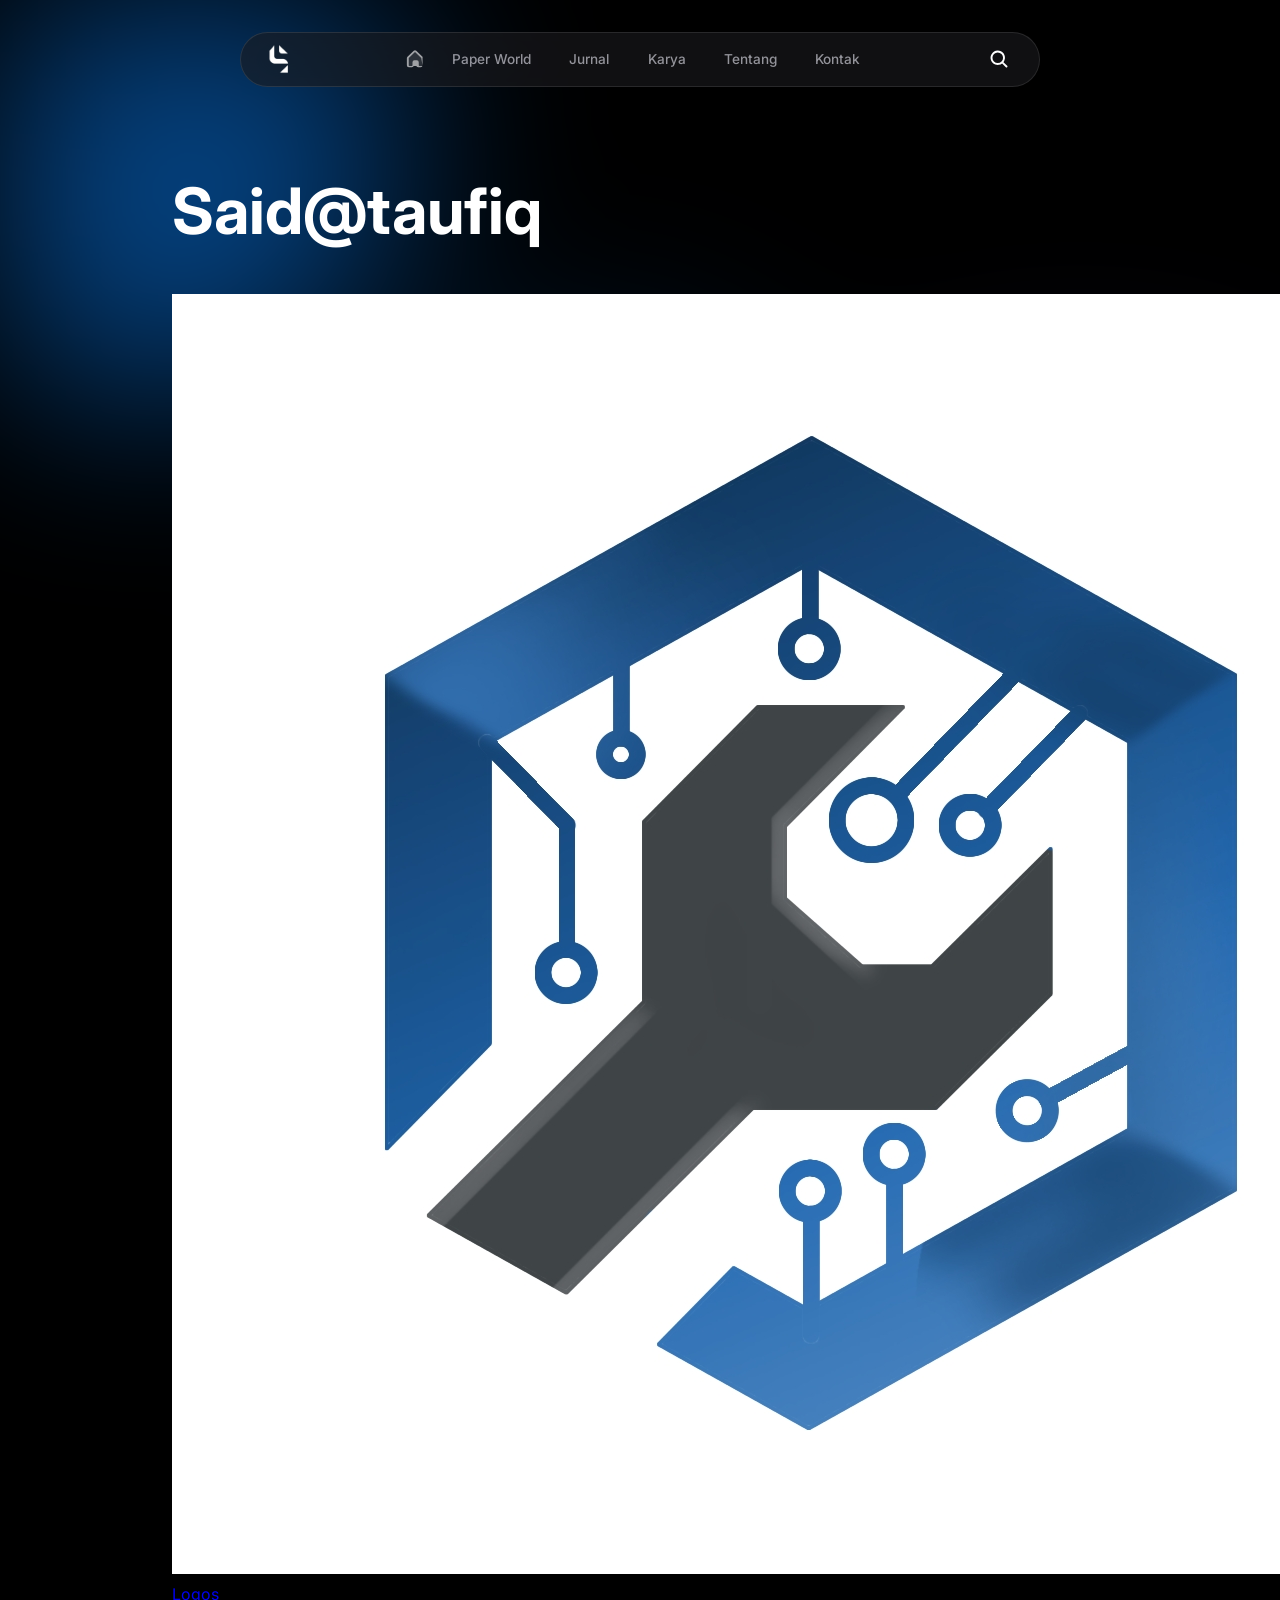
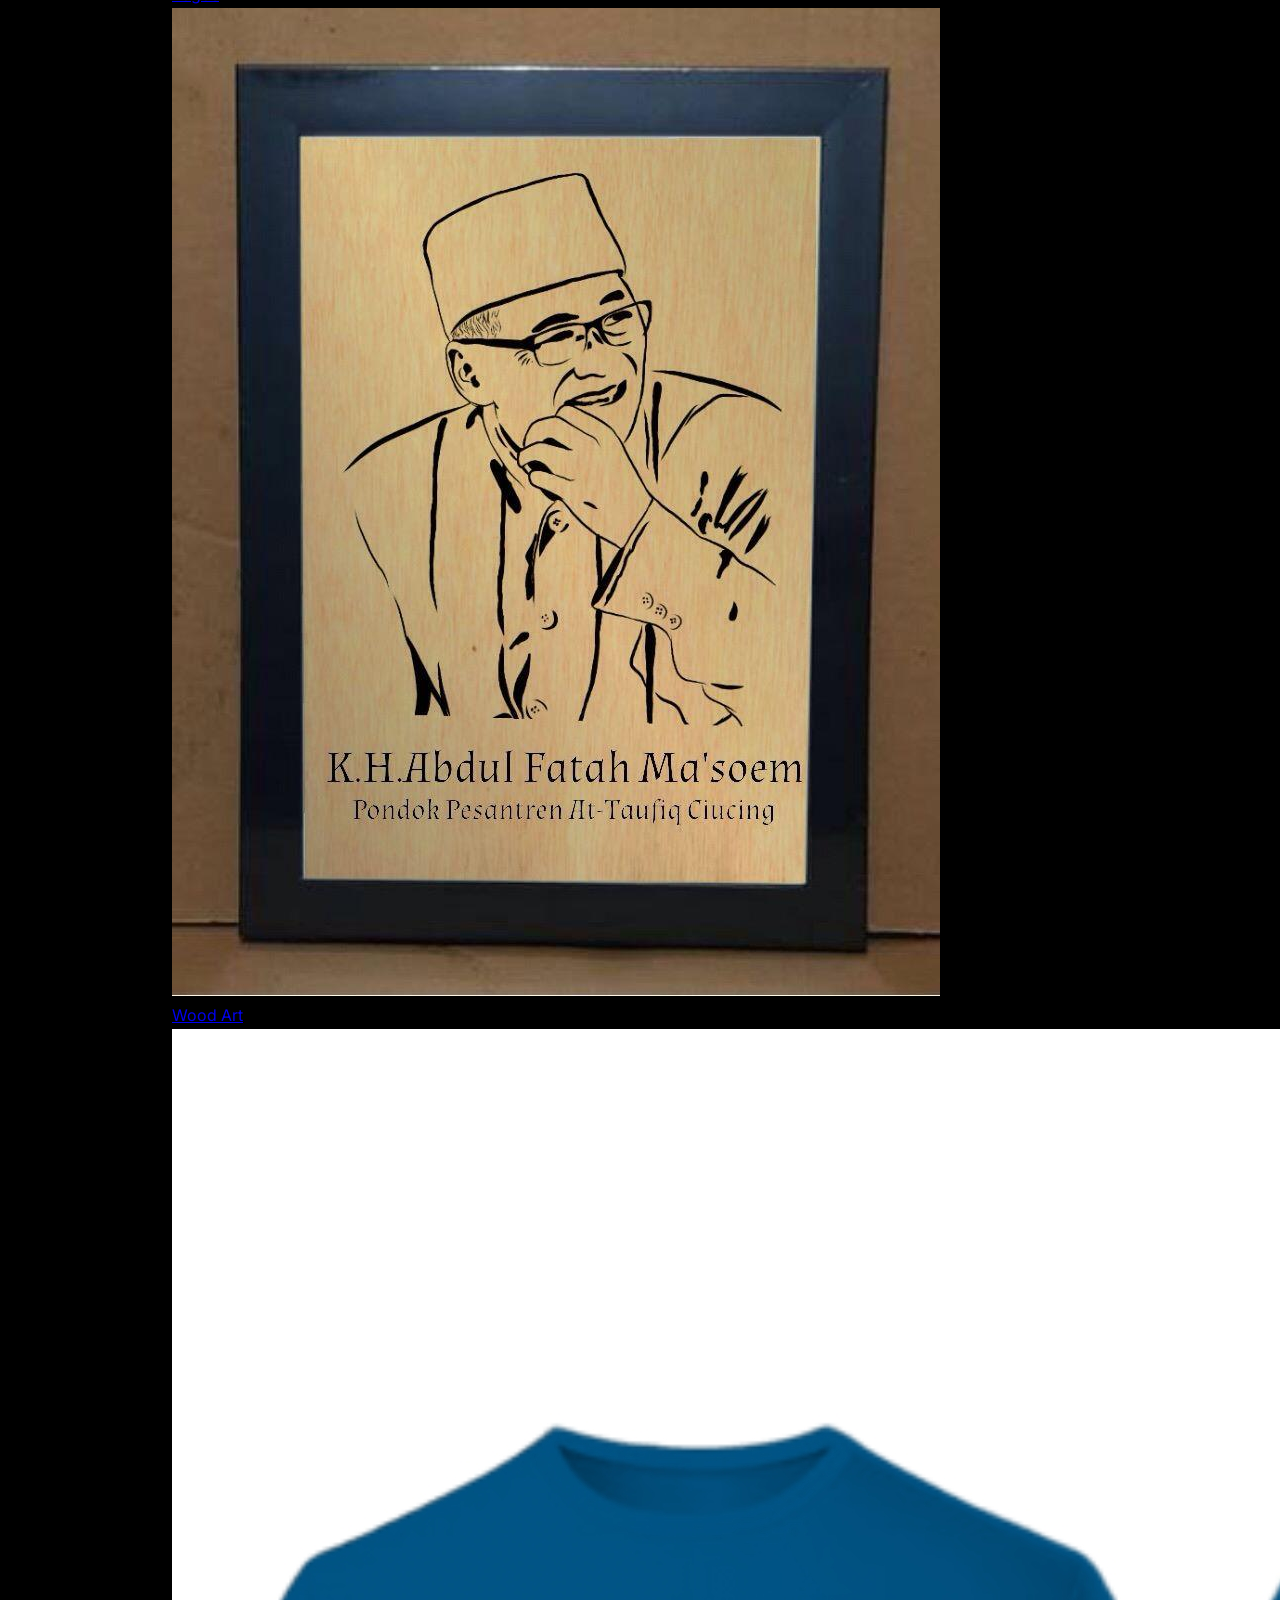
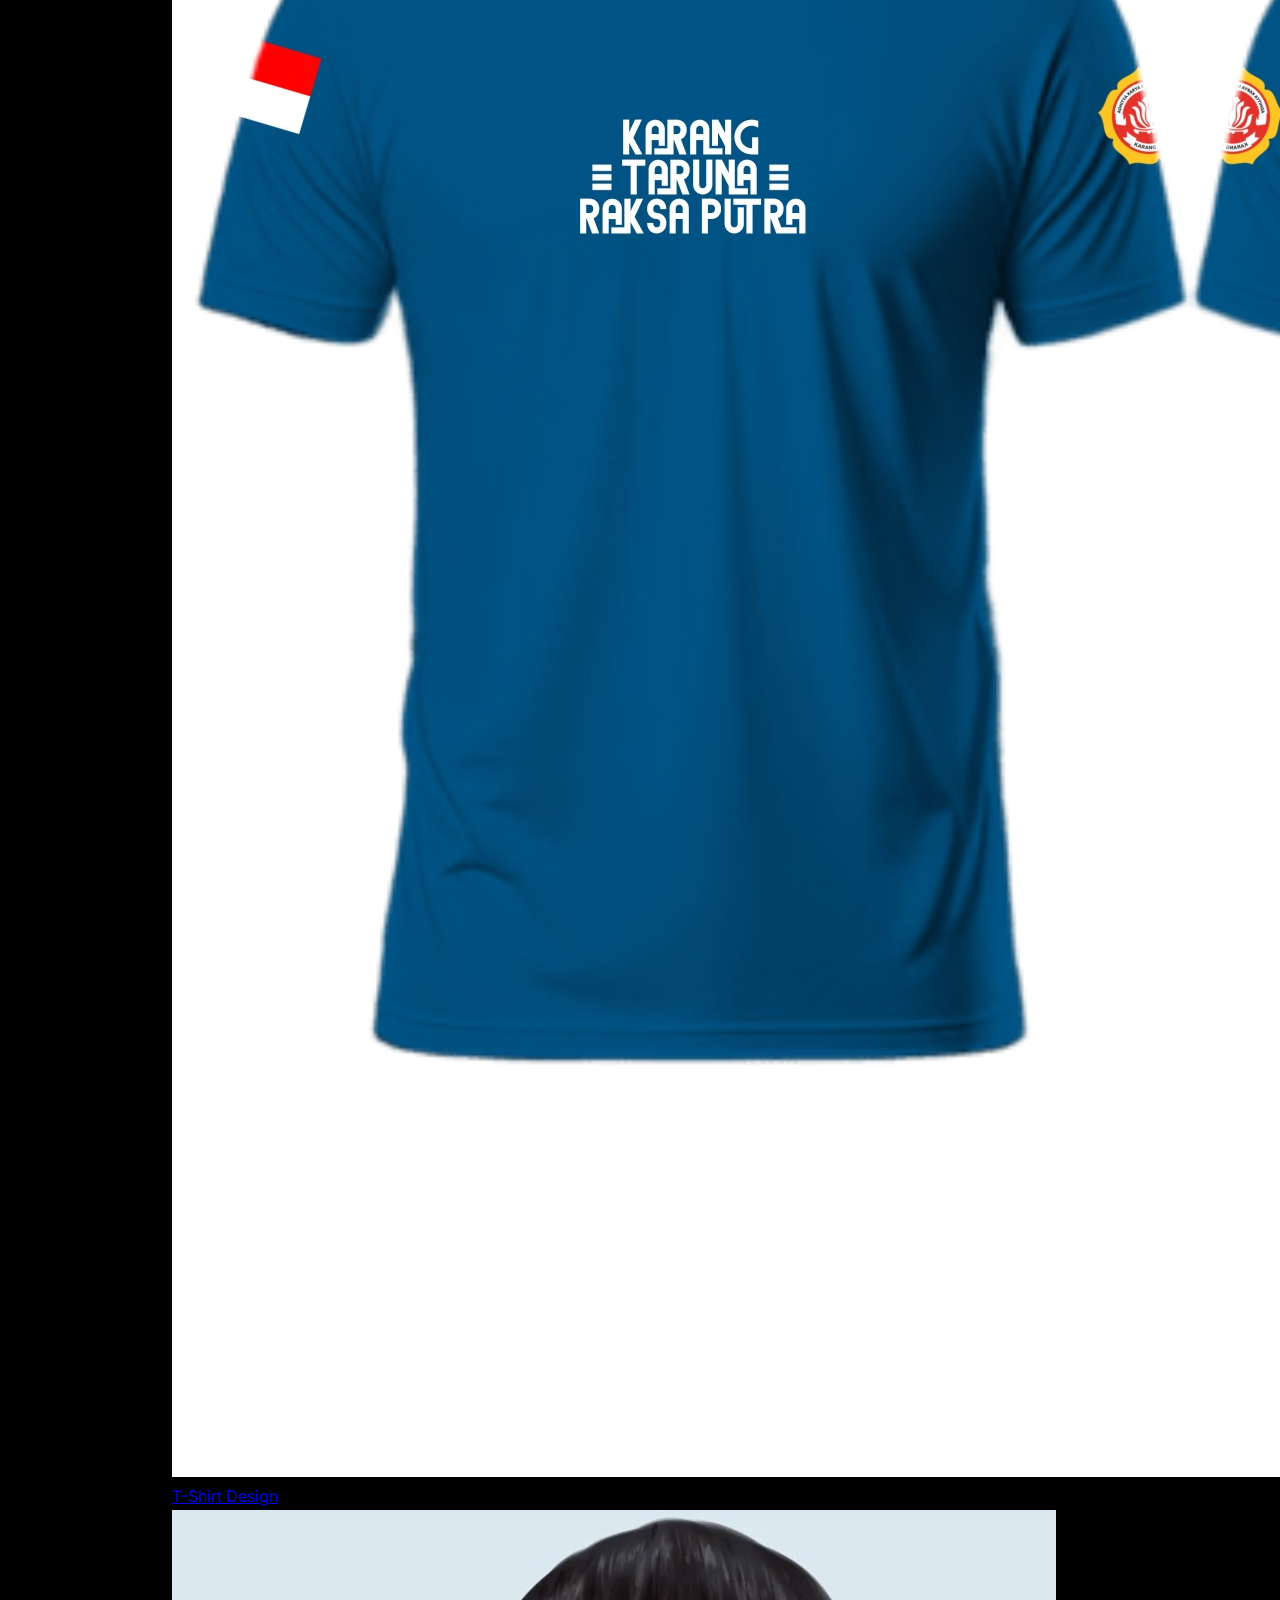
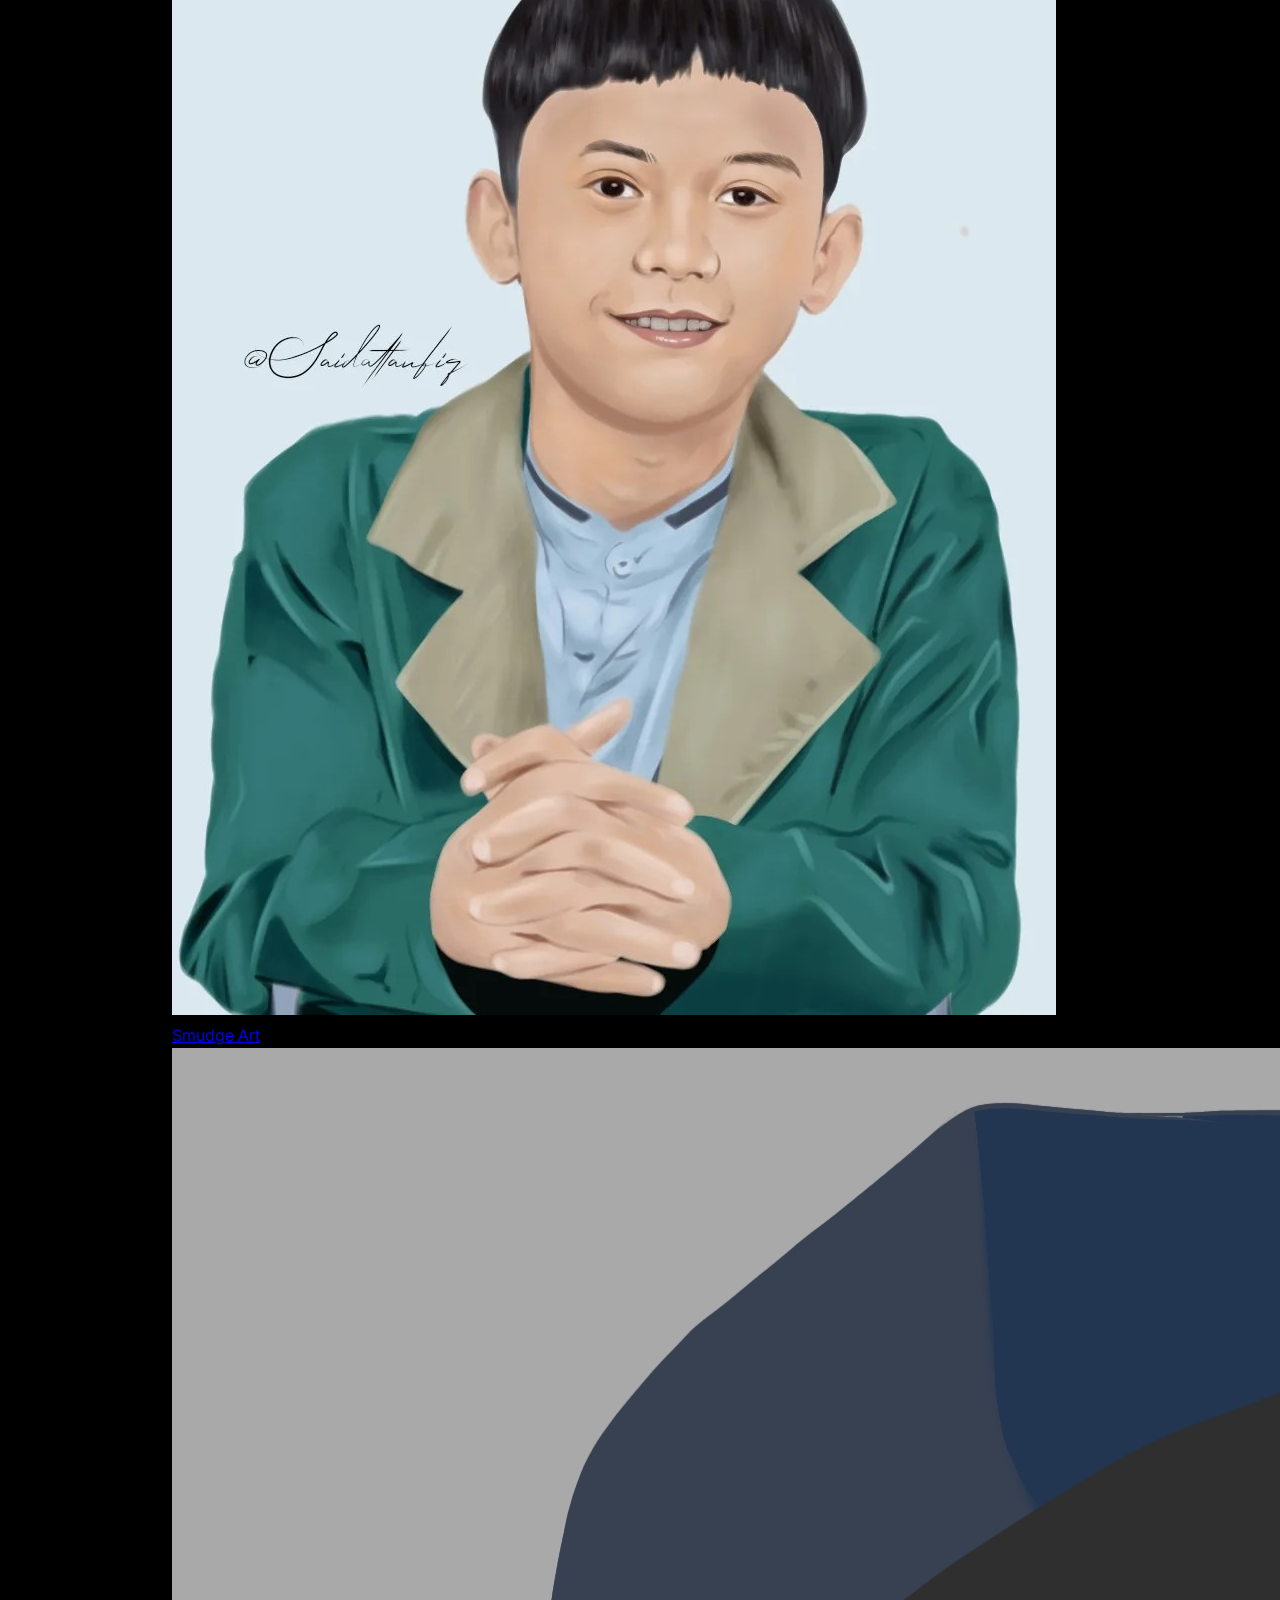
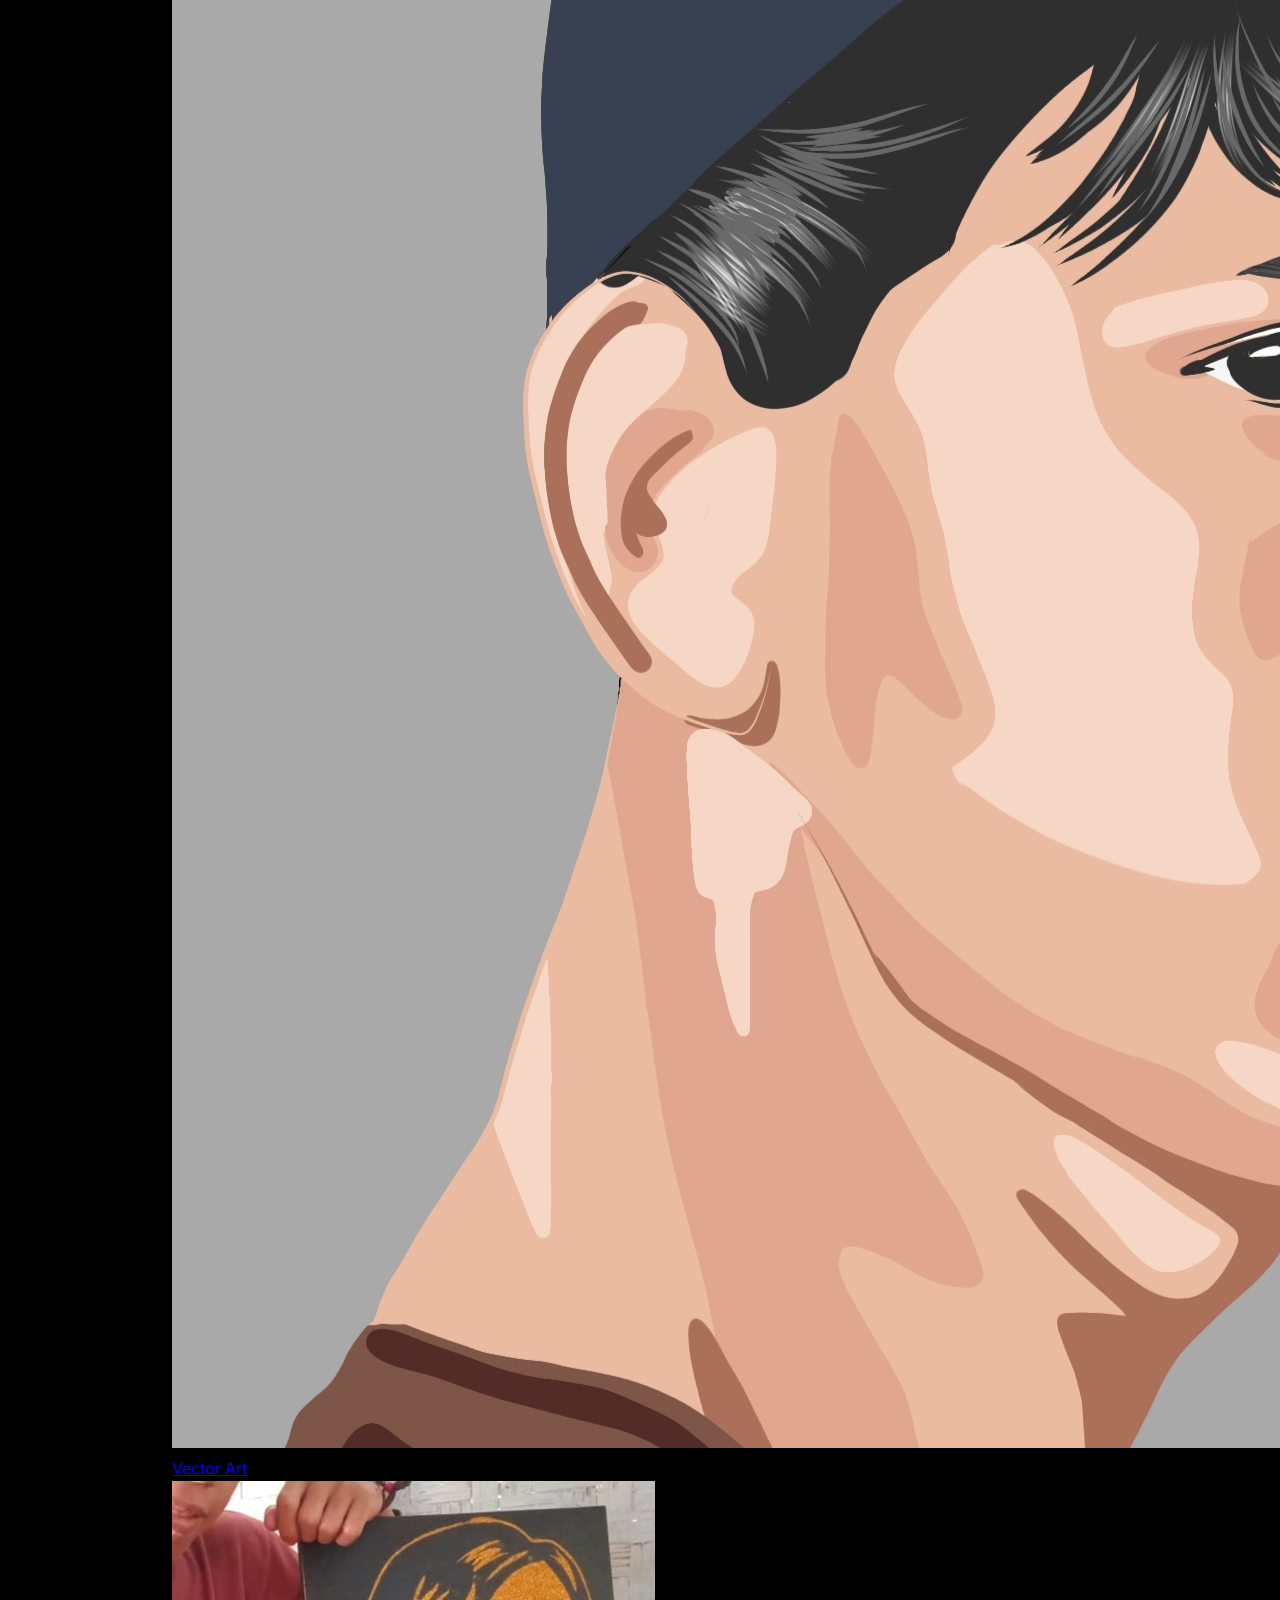
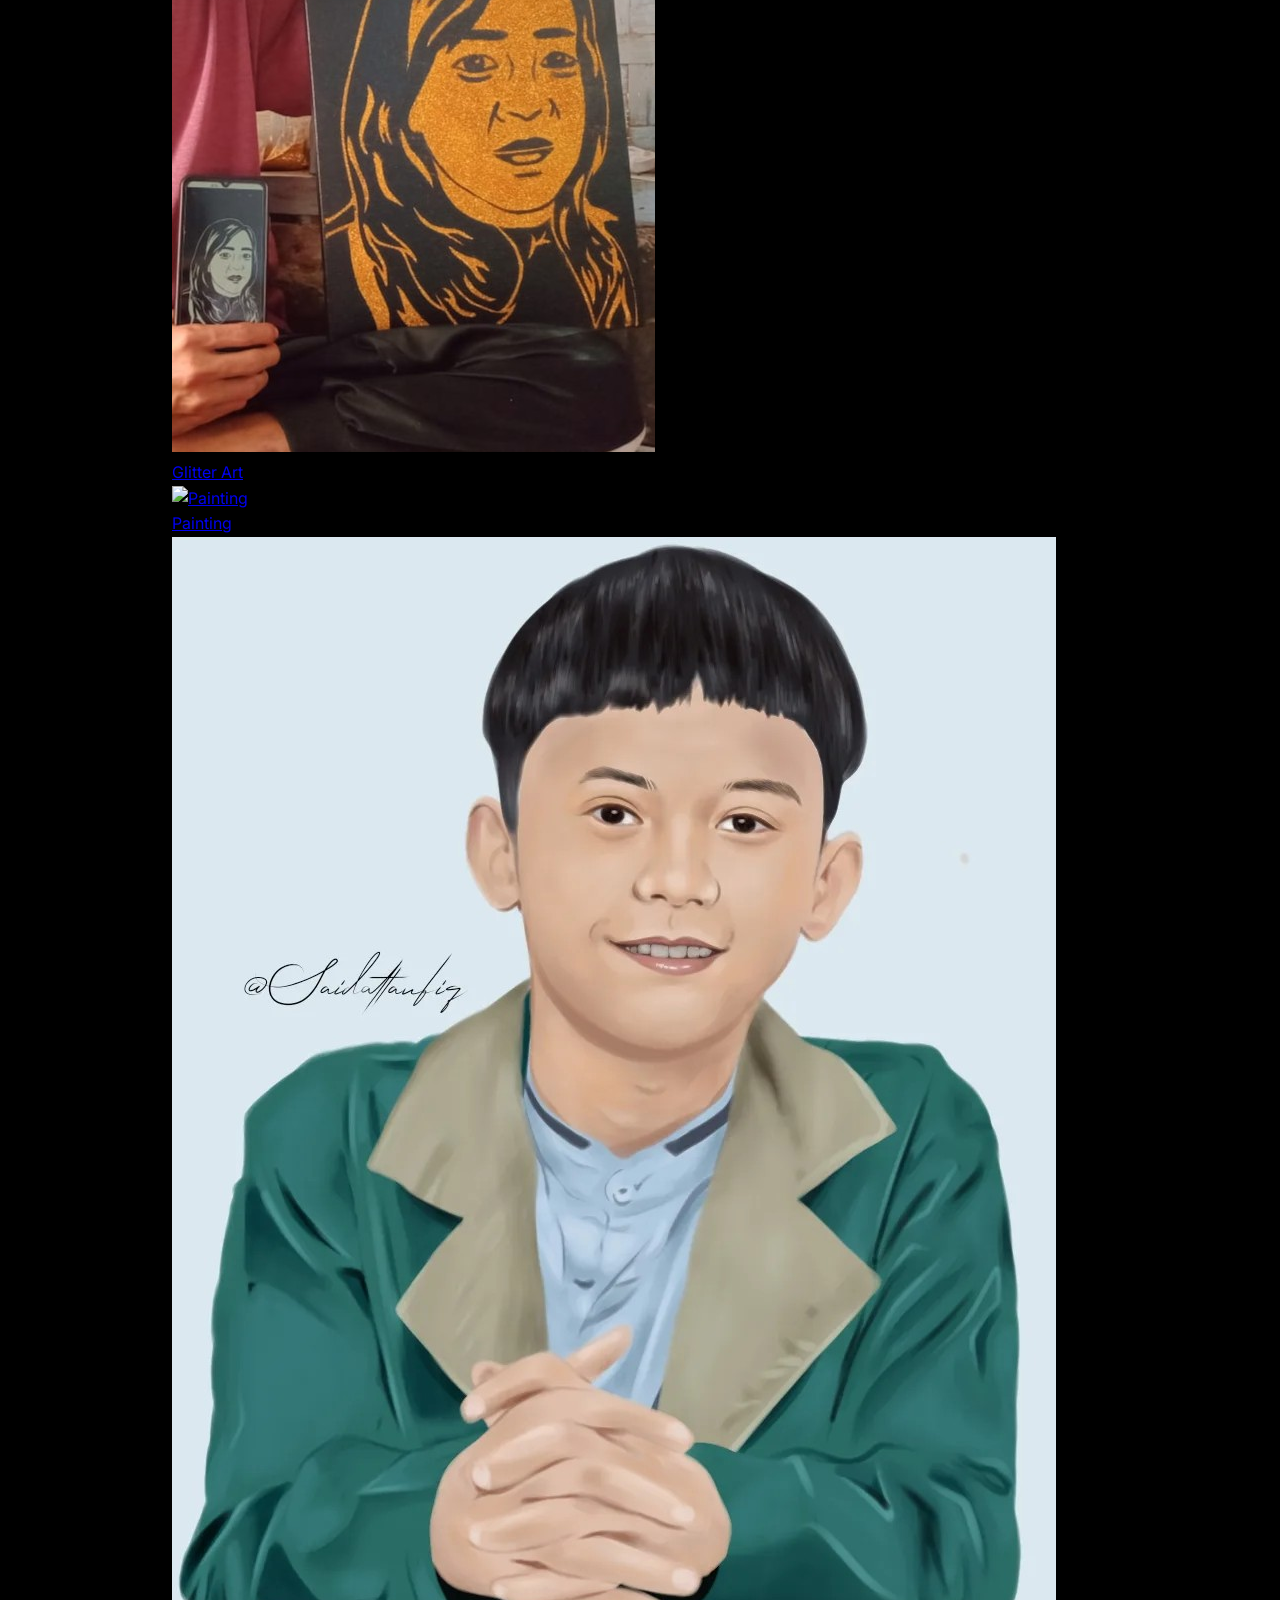
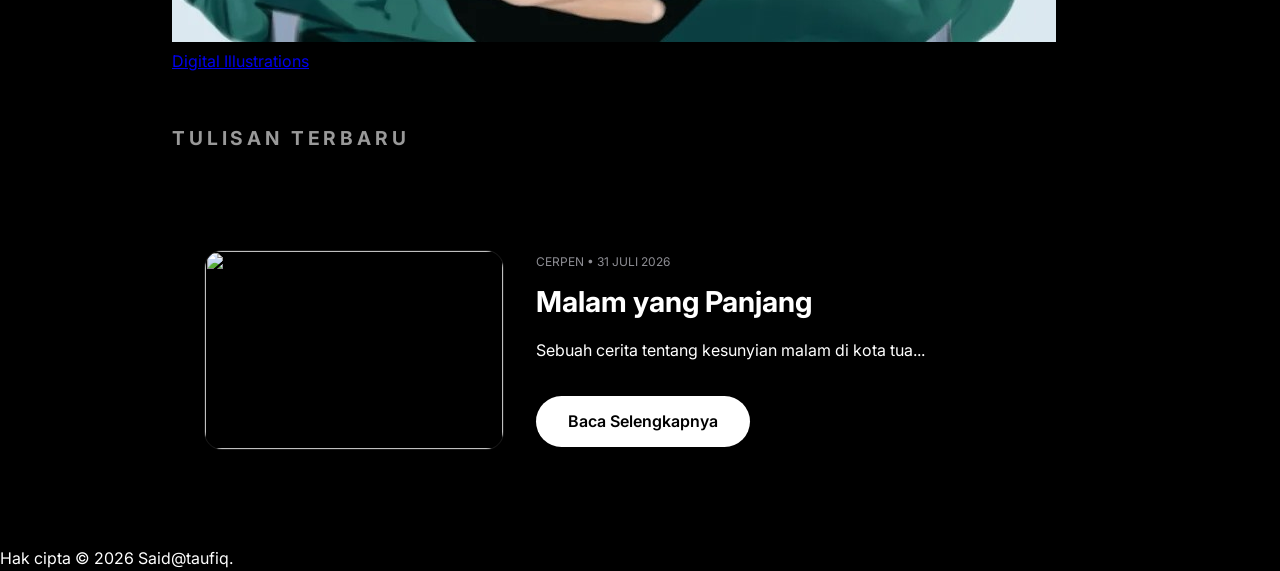
==== commit 221f1017: "Add index.html to provide homepage and fix Page not Found" ====
--- a/index.html
+++ b/index.html
@@ -3,9 +3,9 @@
 <head>
     <meta charset="UTF-8">
     <meta name="viewport" content="width=device-width, initial-scale=1.0">
-    <title>Said@taufiq | Beranda</title>
+    <title>Said@taufiq</title>
     <link rel="icon" type="image/png" href="assets/icons/logo_black.png">
-    <link rel="stylesheet" href="style.css?v=1.0.3">
+    <link rel="stylesheet" href="style.css?v=1.0.5">
     <link rel="preconnect" href="https://fonts.googleapis.com">
     <link rel="preconnect" href="https://fonts.gstatic.com" crossorigin>
     <link href="https://fonts.googleapis.com/css2?family=Inter:wght@300;400;500;600;700&display=swap" rel="stylesheet">
@@ -25,7 +25,8 @@
                 <img src="assets/icons/logo_white.png" alt="Logo" class="nav-logo">
             </a>
             <ul class="nav-links">
-                <li><a href="index.html" class="active">Beranda</a></li>
+                <li><a href="index.html" class="nav-icon-home" title="Beranda"><img src="assets/icons/house-line-bold.svg" alt="Beranda"></a></li>
+                <li><a href="paper-world.html">Paper World</a></li>
                 <li><a href="jurnal.html">Jurnal</a></li>
                 <li><a href="karya.html">Karya</a></li>
                 <li><a href="tentang.html">Tentang</a></li>
@@ -40,8 +41,8 @@
         <!-- Search Capsule -->
         <div id="search-capsule" class="search-capsule">
             <div class="search-input-wrap">
-                <input type="text" id="search-input" placeholder="Cari karya, jurnal, hashtag...">
-                <button id="search-execute" class="search-icon-inside">
+                <input type="text" id="search-input" placeholder="Cari karya, jurnal, hashtag..." aria-label="Cari">
+                <button id="search-execute" class="search-icon-inside" aria-label="Mulai cari">
                     <img src="assets/icons/magnifying-glass-bold.svg" alt="Search">
                 </button>
             </div>
@@ -66,39 +67,31 @@
         </div>
     </div>
 
-    <main>
-        <section class="hero-section">
-            <div class="glass-card hero-card fade-in">
-                <h1>Said<span class="gradient-text">@taufiq</span></h1>
-                <div class="sub-headline">creator, artist, writer, developer</div>
-                <p class="philosophy">Sebuah karya tidak berhenti pada apa yang terlihat, tetapi hidup melalui ide, cerita, dan pengalaman dibaliknya.</p>
-                <div class="best-works-wrapper fade-in">
-                    <div class="carousel-container-home glass-card">
-                        <div class="carousel-nav-home prev-home">
-                            <svg viewBox="0 0 256 256"><path d="M165.66,202.34a8,8,0,0,1-11.32,11.32l-80-80a8,8,0,0,1,0-11.32l80-80a8,8,0,0,1,11.32,11.32L91.31,128Z"></path></svg>
-                        </div>
-                        <div class="carousel-slides-home" id="home-carousel-slides">
-                            <!-- Slides will be injected by JS -->
-                        </div>
-                        <div class="carousel-nav-home next-home">
-                            <svg viewBox="0 0 256 256"><path d="M181.66,133.66l-80,80a8,8,0,0,1-11.32-11.32L164.69,128,90.34,53.66a8,8,0,0,1,11.32-11.32l80,80A8,8,0,0,1,181.66,133.66Z"></path></svg>
-                        </div>
-                        <div class="carousel-dots-home" id="home-carousel-dots"></div>
-                    </div>
-                </div>
+    <main class="section-container">
+        <h1 class="fade-in" style="margin-bottom: 2rem;">Said@taufiq</h1>
 
-                <!-- Latest Journal Post Section -->
-                <div id="latest-journal-container" class="fade-in" style="margin-top: 4rem; width: 100%; max-width: 800px; margin-left: auto; margin-right: auto;">
-                    <!-- Latest post will be injected here -->
-                </div>
-            </div>
-        </section>
+        <!-- Home carousel (populated by script.js) -->
+        <div id="home-carousel-slides" class="home-carousel">
+            <!-- slides injected by script.js -->
+        </div>
+
+        <!-- Latest journal preview (populated by script.js) -->
+        <div id="latest-journal-container" style="margin-top:3rem;"></div>
+
     </main>
 
+    <!-- Lightbox / Preview Modal -->
+    <div id="preview-modal" class="modal">
+        <span class="modal-close">&times;</span>
+        <div class="modal-content">
+            <div id="modal-media-container"></div>
+        </div>
+    </div>
+
     <footer>
-        <p>&copy; 2024 Said@taufiq</p>
+        <p>Hak cipta &copy; 2026 Said@taufiq.</p>
     </footer>
 
-    <script src="script.js?v=1.0.3"></script>
+    <script src="script.js?v=1.0.5"></script>
 </body>
 </html>
--- a/style.css
+++ b/style.css
@@ -11,15 +11,8 @@
     --nav-capsule-bg: #0A84FF;
 }
 
-* {
-    margin: 0;
-    padding: 0;
-    box-sizing: border-box;
-}
-
-html {
-    scroll-behavior: smooth;
-}
+* { margin: 0; padding: 0; box-sizing: border-box; }
+html { scroll-behavior: smooth; }
 
 body {
     font-family: 'Inter', -apple-system, BlinkMacSystemFont, 'Segoe UI', Roboto, sans-serif;
@@ -31,23 +24,10 @@
 
 /* Liquid Background */
 .liquid-bg {
-    position: fixed;
-    top: 0;
-    left: 0;
-    width: 100%;
-    height: 100%;
-    z-index: -1;
-    overflow: hidden;
-    filter: blur(100px);
-    opacity: 0.5;
+    position: fixed; top: 0; left: 0; width: 100%; height: 100%; z-index: -1;
+    overflow: hidden; filter: blur(100px); opacity: 0.5;
 }
-
-.blob {
-    position: absolute;
-    border-radius: 50%;
-    animation: move 25s infinite alternate;
-}
-
+.blob { position: absolute; border-radius: 50%; animation: move 25s infinite alternate; }
 .blob-1 { width: 500px; height: 500px; background: var(--gradient-1); top: -100px; left: -100px; }
 .blob-2 { width: 600px; height: 600px; background: var(--gradient-2); bottom: -150px; right: -100px; animation-delay: -7s; }
 .blob-3 { width: 400px; height: 400px; background: #004080; top: 40%; left: 30%; }
@@ -58,45 +38,29 @@
 }
 
 /* Navigation */
-.glass-nav {
-    position: fixed;
-    top: 0;
-    width: 100%;
-    z-index: 1000;
-    padding: 2rem 0;
-}
-
+.glass-nav { position: fixed; top: 0; width: 100%; z-index: 1000; padding: 2rem 0; }
 .nav-content {
-    max-width: 650px;
-    margin: 0 auto;
-    display: flex;
-    justify-content: space-between;
-    align-items: center;
-    padding: 6px;
-    background: rgba(28, 28, 30, 0.6);
-    backdrop-filter: blur(20px);
-    -webkit-backdrop-filter: blur(20px);
-    border-radius: 40px;
-    border: 1px solid var(--glass-border);
+    max-width: 800px; margin: 0 auto; display: flex; justify-content: space-between; align-items: center;
+    padding: 6px; background: rgba(28, 28, 30, 0.6); backdrop-filter: blur(20px);
+    -webkit-backdrop-filter: blur(20px); border-radius: 40px; border: 1px solid var(--glass-border);
 }
 
 .logo { display: flex; align-items: center; padding-left: 1rem; }
 .nav-logo { height: 32px; width: auto; }
 
-.nav-links { display: flex; list-style: none; }
+.nav-links { display: flex; list-style: none; align-items: center; }
 .nav-links a {
-    display: block;
-    text-decoration: none;
-    color: var(--text-secondary);
-    font-size: 0.85rem;
-    font-weight: 500;
-    padding: 0.6rem 1.2rem;
-    border-radius: 30px;
-    transition: all 0.3s;
+    display: block; text-decoration: none; color: var(--text-secondary);
+    font-size: 0.85rem; font-weight: 500; padding: 0.6rem 1.2rem; border-radius: 30px; transition: all 0.3s;
 }
-
 .nav-links a:hover { color: white; }
 .nav-links a.active { color: white; background: var(--nav-capsule-bg); }
+
+/* Home Icon Special Styling */
+.nav-icon-home { padding: 0.5rem !important; display: flex !important; align-items: center; justify-content: center; }
+.nav-icon-home img { width: 20px; height: 20px; filter: brightness(0) invert(1); opacity: 0.6; transition: opacity 0.3s; }
+.nav-links a.active.nav-icon-home img { opacity: 1; }
+.nav-icon-home:hover img { opacity: 1; }
 
 /* Nav Actions */
 .nav-actions { display: flex; align-items: center; padding-right: 1rem; }
@@ -111,11 +75,10 @@
 .search-capsule {
     position: absolute; top: 100%; left: 50%; transform: translateX(-50%);
     width: 100%; max-width: 580px; margin-top: 10px;
-    background: rgba(28, 28, 30, 0.75); backdrop-filter: blur(30px); -webkit-backdrop-filter: blur(30px);
+    background: rgba(28, 28, 30, 0.8); backdrop-filter: blur(30px); -webkit-backdrop-filter: blur(30px);
     border: 1px solid var(--glass-border); border-radius: 40px; padding: 6px 20px;
     display: none; z-index: 1001;
 }
-
 .search-capsule.active { display: block; animation: slideDown 0.4s cubic-bezier(0.22, 1, 0.36, 1) forwards; }
 .search-capsule.hiding { display: block; animation: slideUp 0.3s cubic-bezier(0.22, 1, 0.36, 1) forwards; }
 
@@ -124,7 +87,8 @@
 
 .search-input-wrap { display: flex; align-items: center; width: 100%; }
 .search-capsule input { flex: 1; background: none; border: none; color: white; padding: 10px 0; outline: none; }
-.search-icon-inside { background: none; border: none; cursor: pointer; padding: 8px; filter: brightness(0) invert(1); }
+.search-icon-inside { background: none; border: none; cursor: pointer; padding: 8px; }
+.search-icon-inside img { width: 18px; height: 18px; filter: brightness(0) invert(1); }
 
 /* Search Overlay */
 .search-overlay {
@@ -132,50 +96,34 @@
     background: rgba(0, 0, 0, 0.4); backdrop-filter: blur(15px); z-index: 900;
     padding-top: 160px; flex-direction: column; align-items: center;
 }
-
 .search-results-wrap {
     width: 90%; max-width: 800px; background: rgba(25, 25, 27, 0.95);
     border: 1px solid var(--glass-border); border-radius: 30px; padding: 2rem;
     max-height: 60vh; overflow-y: auto; box-shadow: 0 30px 60px rgba(0,0,0,0.5);
 }
-
 .search-results-grid { display: grid; grid-template-columns: repeat(auto-fill, minmax(250px, 1fr)); gap: 1.5rem; }
 .search-result-item { background: rgba(255,255,255,0.03); border: 1px solid var(--glass-border); border-radius: 20px; padding: 1.2rem; cursor: pointer; transition: transform 0.3s; }
 .search-result-item:hover { transform: scale(1.03); background: rgba(255,255,255,0.06); }
-.result-type { font-size: 0.65rem; color: var(--accent-color); text-transform: uppercase; margin-bottom: 0.3rem; }
-.result-title { font-size: 1.1rem; font-weight: 600; }
 
 /* Modal Global */
 .modal {
     display: none; position: fixed; z-index: 2000; left: 0; top: 0; width: 100%; height: 100%;
     background-color: rgba(0, 0, 0, 0.85); backdrop-filter: blur(15px); justify-content: center; align-items: center;
 }
-
 .modal-content {
     width: 90%; max-width: 850px; height: 85vh; padding: 4rem; overflow-y: auto;
     background: #0e0e10 !important; border-radius: 30px; border: 1px solid var(--glass-border);
     position: relative; animation: zoomIn 0.4s cubic-bezier(0.22, 1, 0.36, 1);
 }
-
 @keyframes zoomIn { from { transform: scale(0.8); opacity: 0; } to { transform: scale(1); opacity: 1; } }
 .modal-close { position: absolute; top: 20px; right: 30px; color: white; font-size: 40px; cursor: pointer; z-index: 2100; }
 
-/* Markdown Styling - ABSOLUTE FORCE WHITE */
-.markdown-body, .markdown-body * {
-    color: #FFFFFF !important;
-}
-
-.markdown-body h1, .markdown-body h2, .markdown-body h3 {
-    color: #0A84FF !important;
-    margin: 1.5rem 0 1rem;
-}
-
-.markdown-body blockquote, .markdown-body blockquote * {
-    color: rgba(255, 255, 255, 0.7) !important;
-    border-left: 4px solid #0A84FF;
-    padding-left: 1rem;
-    font-style: italic;
-}
+/* Markdown Styling - FORCE WHITE */
+.markdown-body { color: #FFFFFF !important; line-height: 1.8; font-size: 1.1rem; }
+.markdown-body * { color: #FFFFFF !important; }
+.markdown-body h1, .markdown-body h2, .markdown-body h3 { color: var(--accent-color) !important; margin: 2rem 0 1rem; }
+.markdown-body p { margin-bottom: 1.5rem; }
+.markdown-body blockquote { border-left: 4px solid var(--accent-color); padding-left: 1.5rem; color: rgba(255,255,255,0.7) !important; font-style: italic; }
 
 /* Jurnal List */
 .section-container { max-width: 1000px; margin: 10rem auto 4rem; padding: 0 2rem; }
@@ -200,7 +148,7 @@
 h1 { font-size: 4rem; margin-bottom: 0.5rem; }
 .sub-headline { font-size: 0.9rem; color: var(--text-secondary); text-transform: uppercase; letter-spacing: 0.2em; margin-bottom: 2rem; }
 .gradient-text { background: linear-gradient(135deg, #0A84FF, #5E5CE6); -webkit-background-clip: text; -webkit-text-fill-color: transparent; }
-.btn-primary { display: inline-block; background: #fff; color: #000; padding: 0.8rem 2rem; border-radius: 40px; text-decoration: none; font-weight: 600; margin-top: 2rem; transition: transform 0.2s; }
+.btn-primary { display: inline-block; background: #fff; color: #000; padding: 0.8rem 2rem; border-radius: 40px; text-decoration: none; font-weight: 600; margin-top: 2rem; transition: transform 0.2s; cursor: pointer; border: none; }
 .btn-primary:hover { transform: scale(1.02); }
 
 /* Latest Post Beranda */
@@ -217,4 +165,5 @@
     .latest-post-card { flex-direction: column; text-align: center; }
     .latest-post-img { width: 100%; flex: none; }
     .modal-content { padding: 2rem; }
+    .nav-links a { padding: 0.6rem 0.8rem; font-size: 0.75rem; }
 }
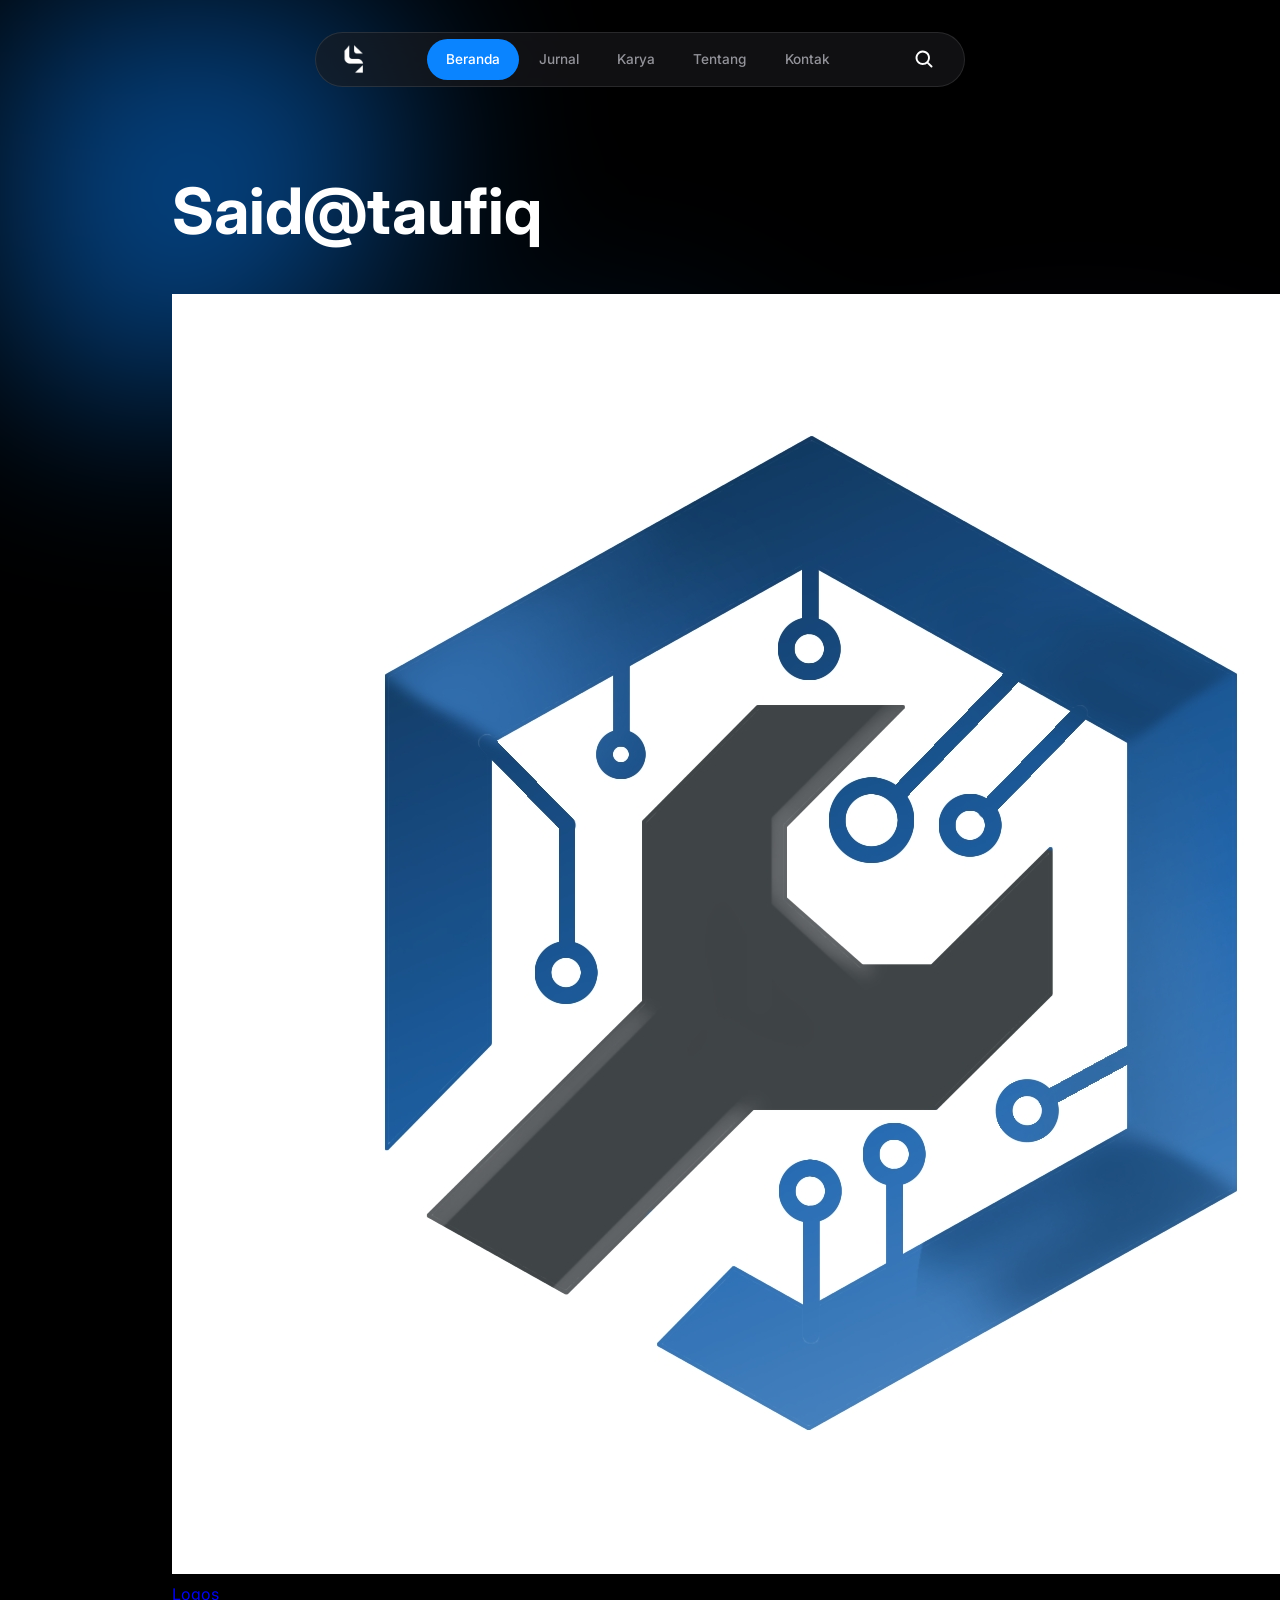
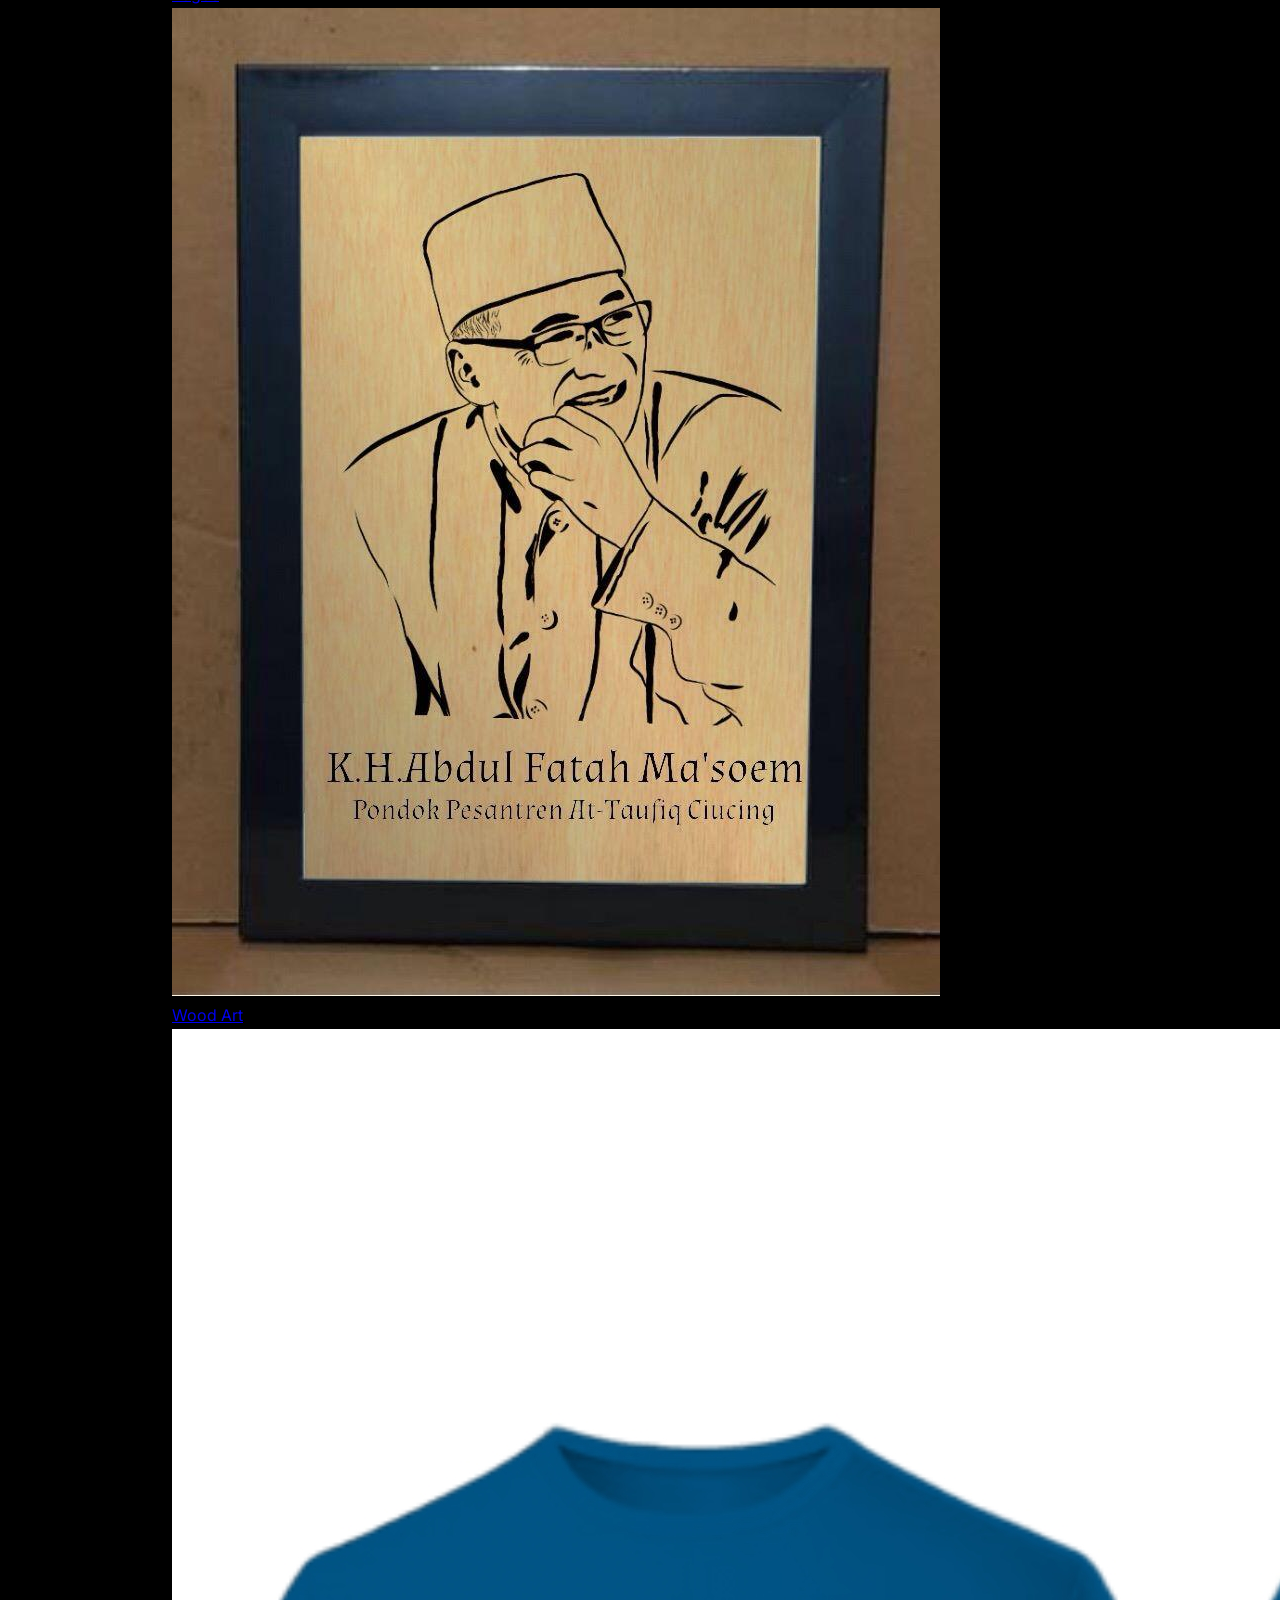
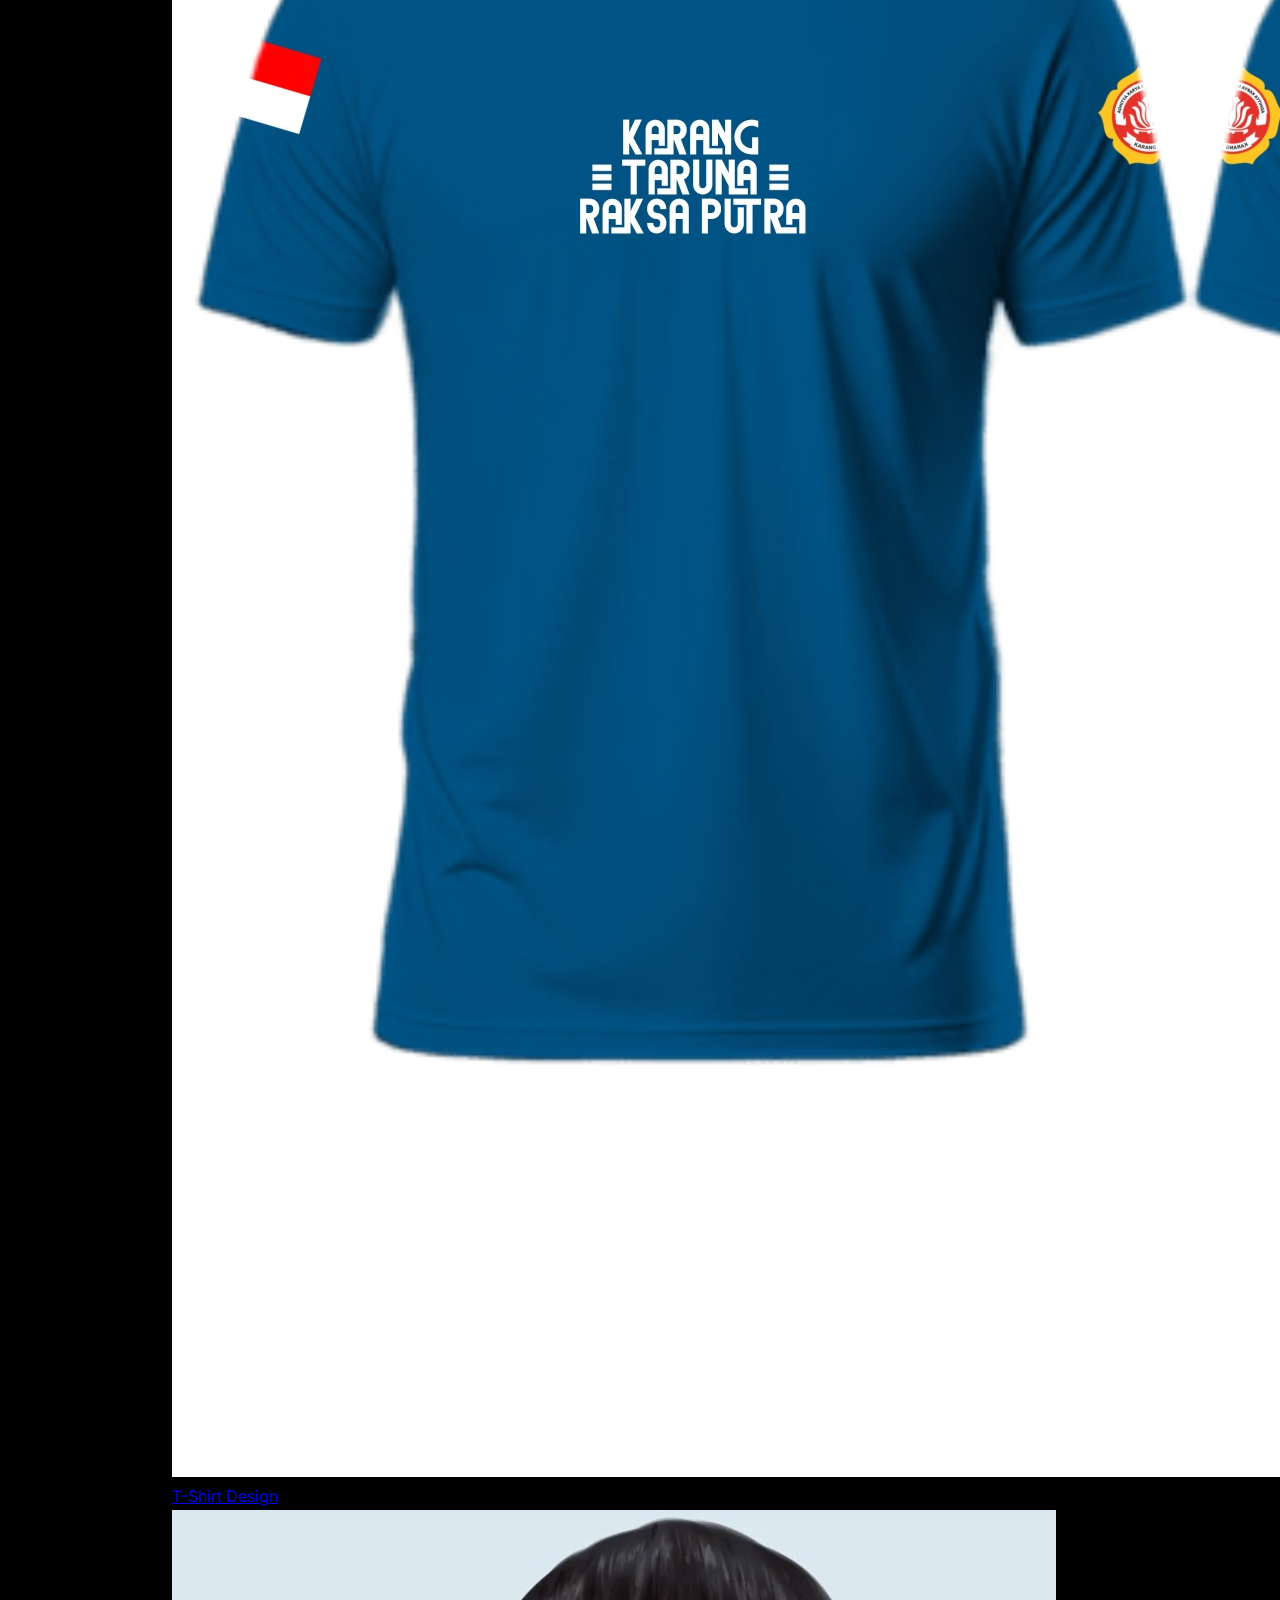
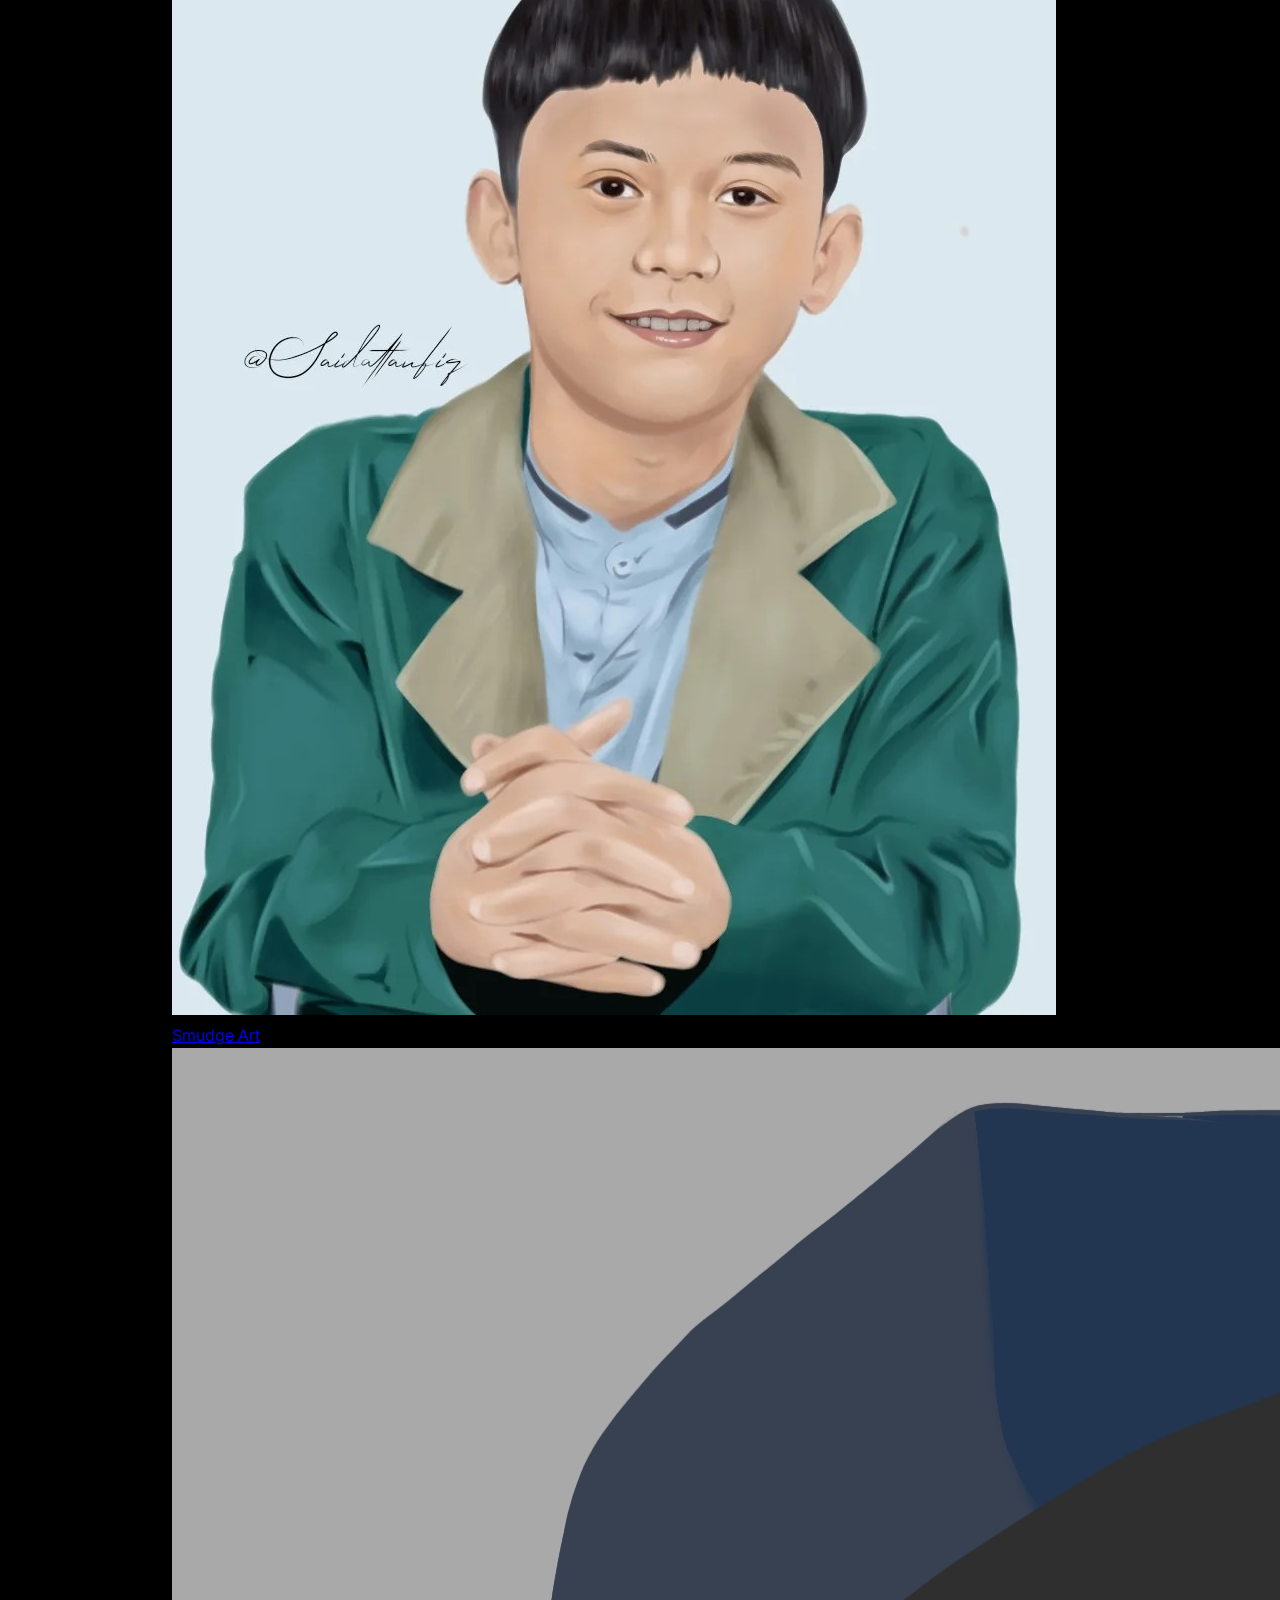
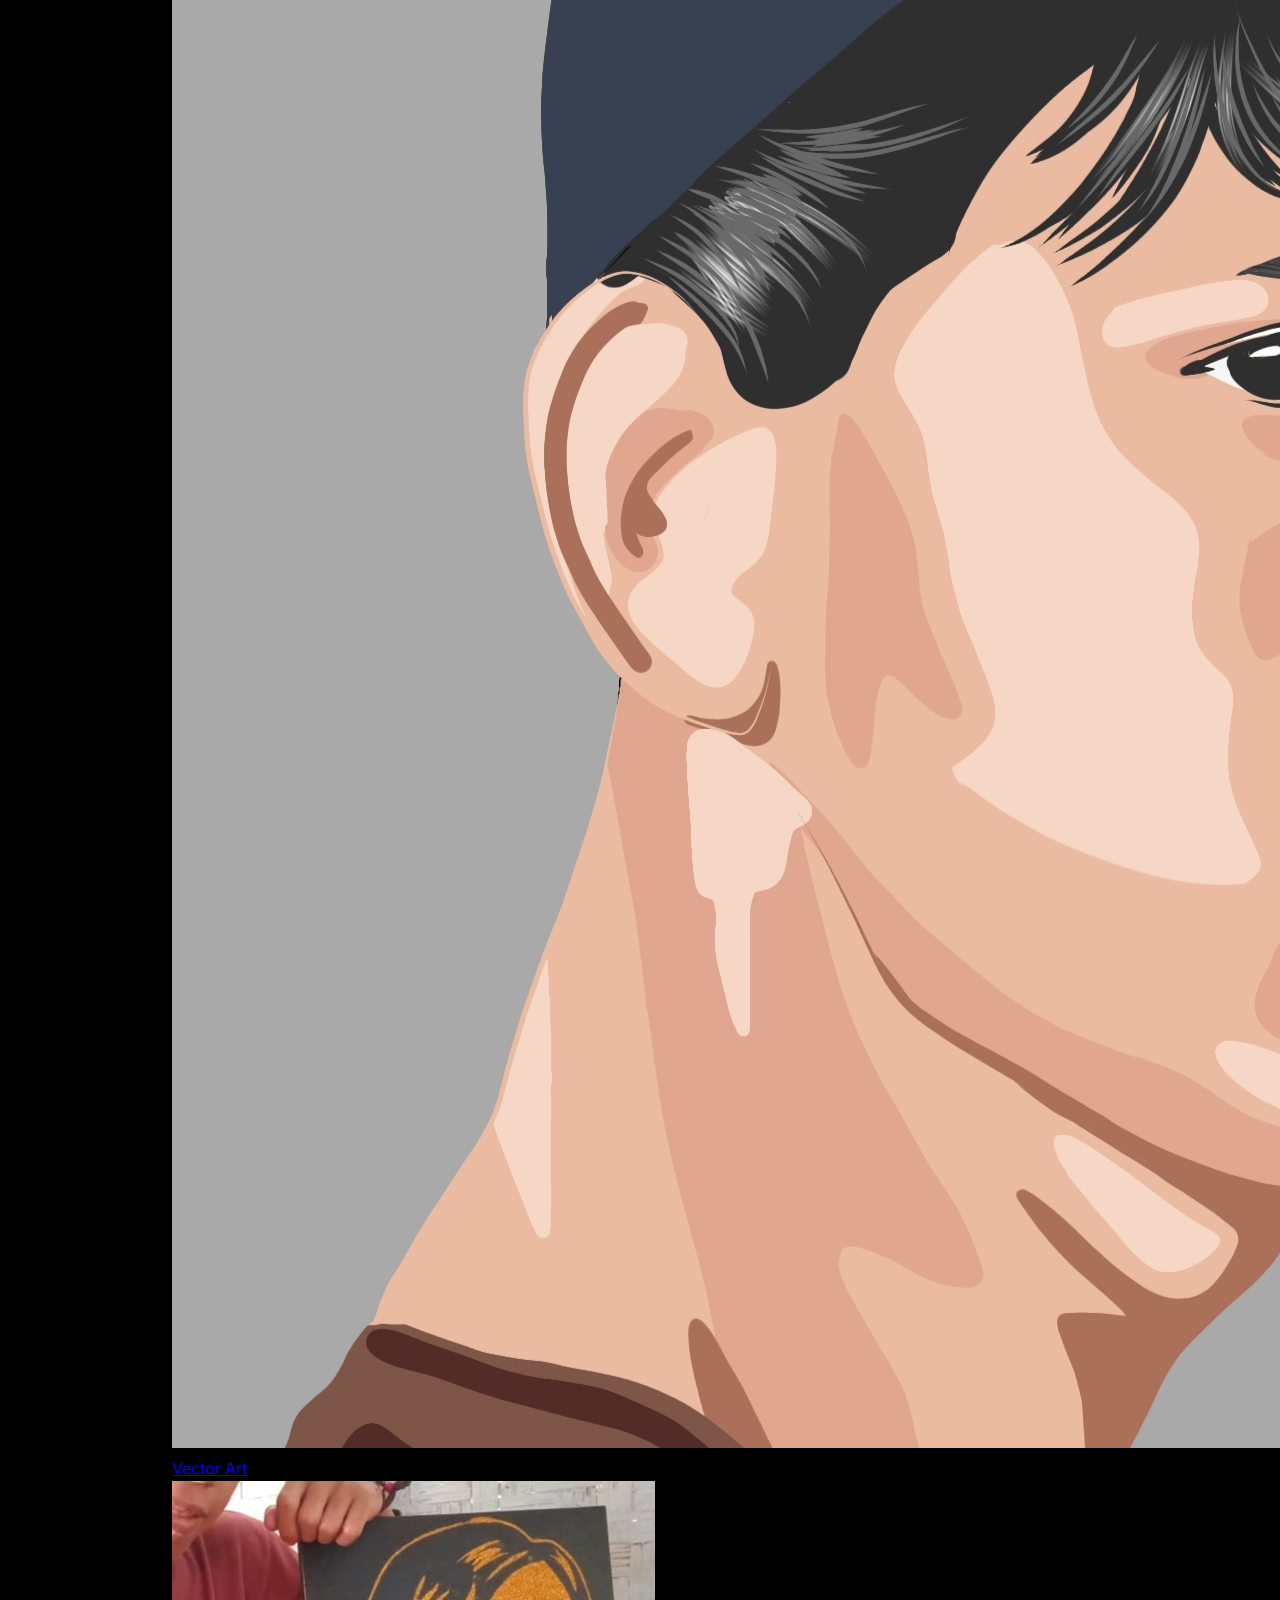
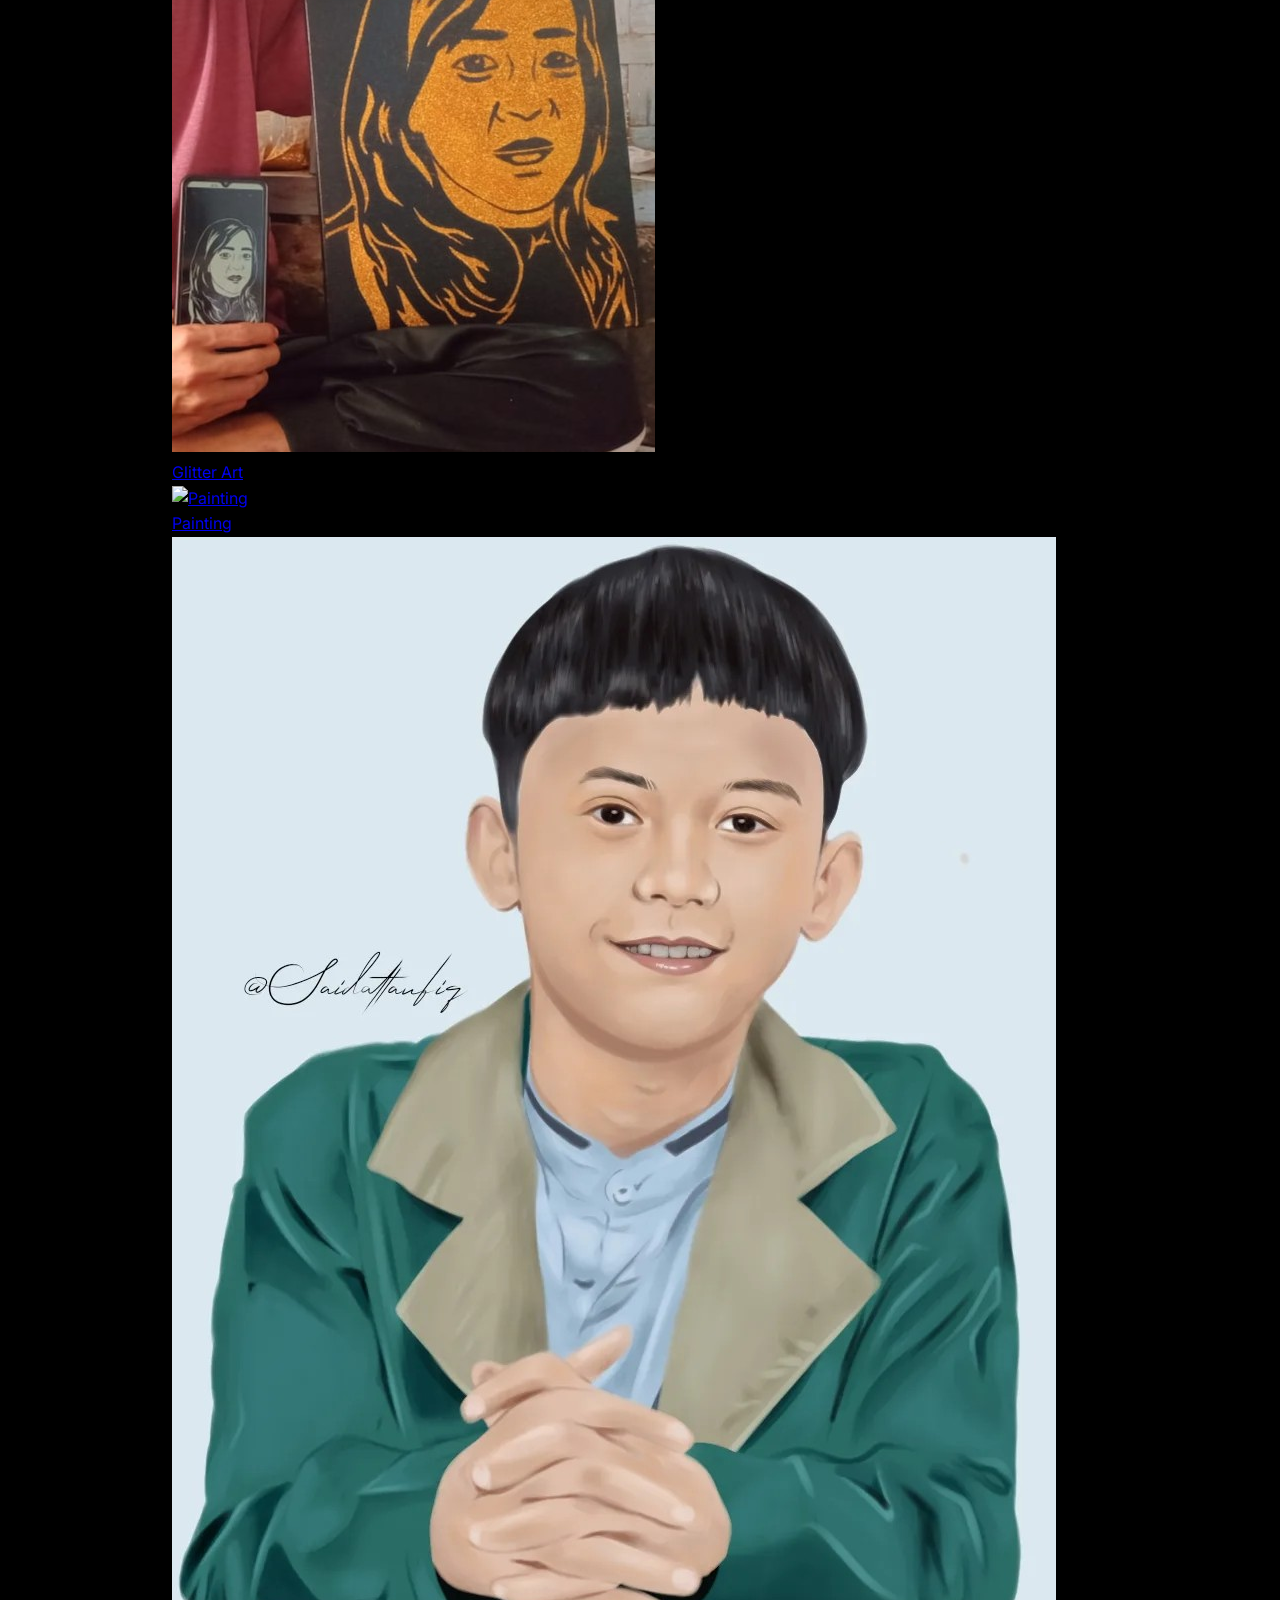
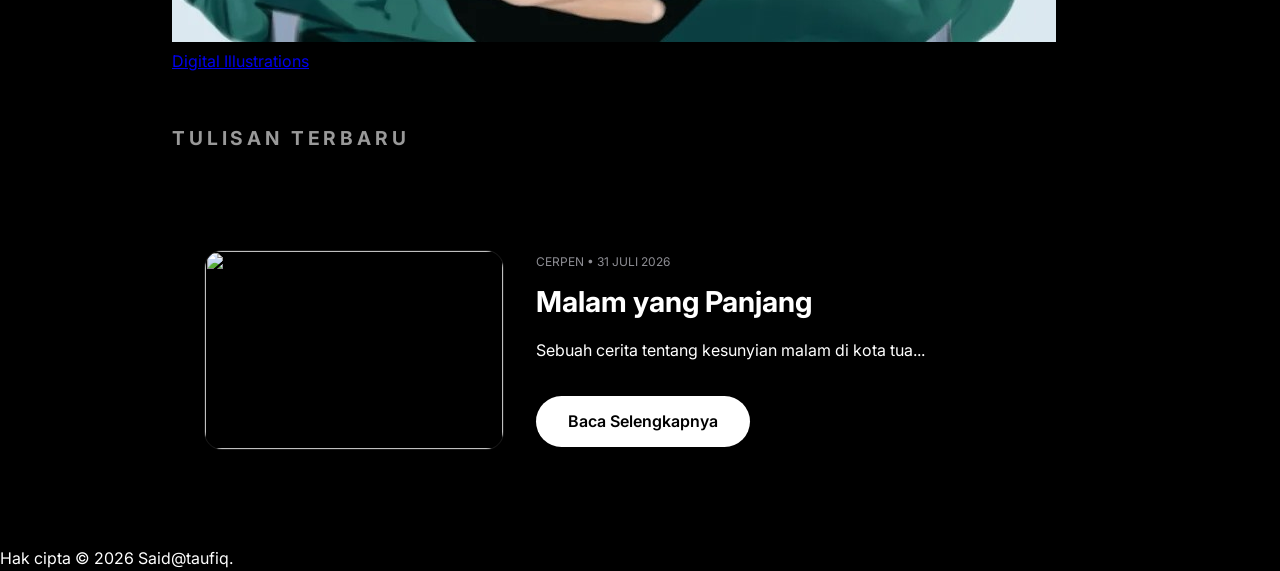
==== commit efa5a08f: "new ui 7.5" ====
--- a/index.html
+++ b/index.html
@@ -25,8 +25,7 @@
                 <img src="assets/icons/logo_white.png" alt="Logo" class="nav-logo">
             </a>
             <ul class="nav-links">
-                <li><a href="index.html" class="nav-icon-home" title="Beranda"><img src="assets/icons/house-line-bold.svg" alt="Beranda"></a></li>
-                <li><a href="paper-world.html">Paper World</a></li>
+                <li><a href="index.html" class="active">Beranda</a></li>
                 <li><a href="jurnal.html">Jurnal</a></li>
                 <li><a href="karya.html">Karya</a></li>
                 <li><a href="tentang.html">Tentang</a></li>
--- a/style.css
+++ b/style.css
@@ -40,7 +40,7 @@
 /* Navigation */
 .glass-nav { position: fixed; top: 0; width: 100%; z-index: 1000; padding: 2rem 0; }
 .nav-content {
-    max-width: 800px; margin: 0 auto; display: flex; justify-content: space-between; align-items: center;
+    max-width: 650px; margin: 0 auto; display: flex; justify-content: space-between; align-items: center;
     padding: 6px; background: rgba(28, 28, 30, 0.6); backdrop-filter: blur(20px);
     -webkit-backdrop-filter: blur(20px); border-radius: 40px; border: 1px solid var(--glass-border);
 }
@@ -48,19 +48,13 @@
 .logo { display: flex; align-items: center; padding-left: 1rem; }
 .nav-logo { height: 32px; width: auto; }
 
-.nav-links { display: flex; list-style: none; align-items: center; }
+.nav-links { display: flex; list-style: none; }
 .nav-links a {
     display: block; text-decoration: none; color: var(--text-secondary);
     font-size: 0.85rem; font-weight: 500; padding: 0.6rem 1.2rem; border-radius: 30px; transition: all 0.3s;
 }
 .nav-links a:hover { color: white; }
 .nav-links a.active { color: white; background: var(--nav-capsule-bg); }
-
-/* Home Icon Special Styling */
-.nav-icon-home { padding: 0.5rem !important; display: flex !important; align-items: center; justify-content: center; }
-.nav-icon-home img { width: 20px; height: 20px; filter: brightness(0) invert(1); opacity: 0.6; transition: opacity 0.3s; }
-.nav-links a.active.nav-icon-home img { opacity: 1; }
-.nav-icon-home:hover img { opacity: 1; }
 
 /* Nav Actions */
 .nav-actions { display: flex; align-items: center; padding-right: 1rem; }
@@ -118,15 +112,40 @@
 @keyframes zoomIn { from { transform: scale(0.8); opacity: 0; } to { transform: scale(1); opacity: 1; } }
 .modal-close { position: absolute; top: 20px; right: 30px; color: white; font-size: 40px; cursor: pointer; z-index: 2100; }
 
-/* Markdown Styling - FORCE WHITE */
+/* Markdown Styling - FORCE WHITE TEXT */
 .markdown-body { color: #FFFFFF !important; line-height: 1.8; font-size: 1.1rem; }
 .markdown-body * { color: #FFFFFF !important; }
 .markdown-body h1, .markdown-body h2, .markdown-body h3 { color: var(--accent-color) !important; margin: 2rem 0 1rem; }
 .markdown-body p { margin-bottom: 1.5rem; }
 .markdown-body blockquote { border-left: 4px solid var(--accent-color); padding-left: 1.5rem; color: rgba(255,255,255,0.7) !important; font-style: italic; }
 
+/* Section & Container */
+.section-container { max-width: 1000px; margin: 10rem auto 4rem; padding: 0 2rem; }
+
+/* Gallery Specific */
+.category-section { margin-bottom: 5rem; }
+.category-header { display: flex; align-items: center; gap: 1.2rem; margin-bottom: 2rem; cursor: pointer; }
+.category-title { font-size: 2.2rem; font-weight: 700; }
+.category-toggle { display: flex; align-items: center; justify-content: center; width: 34px; height: 34px; border-radius: 50%; background: rgba(255,255,255,0.05); border: 1px solid var(--glass-border); }
+.category-toggle svg { width: 20px; height: 20px; fill: var(--accent-color); }
+
+.gallery-wrapper { position: relative; display: flex; align-items: center; }
+.gallery-container {
+    display: flex; gap: 1.5rem; overflow-x: auto; padding-bottom: 1.5rem;
+    scrollbar-width: none; transition: all 0.5s ease;
+}
+.gallery-container::-webkit-scrollbar { display: none; }
+.gallery-item { flex: 0 0 300px; border-radius: 24px; overflow: hidden; background: var(--glass-bg); border: 1px solid var(--glass-border); transition: transform 0.3s; cursor: zoom-in; }
+.gallery-item img, .gallery-item video { width: 100%; height: 220px; object-fit: cover; }
+.gallery-item:hover { transform: translateY(-5px); }
+
+/* Expanded Gallery */
+.category-section.expanded .gallery-container {
+    display: grid; grid-template-columns: repeat(auto-fill, minmax(280px, 1fr)); width: 100%; overflow-x: visible; gap: 1.5rem;
+}
+.category-section.expanded .gallery-item img, .category-section.expanded .gallery-item video { height: 250px; }
+
 /* Jurnal List */
-.section-container { max-width: 1000px; margin: 10rem auto 4rem; padding: 0 2rem; }
 .jurnal-grid { display: grid; grid-template-columns: repeat(auto-fill, minmax(300px, 1fr)); gap: 2rem; }
 .jurnal-card { background: var(--glass-bg); border: 1px solid var(--glass-border); border-radius: 28px; padding: 2rem; cursor: pointer; transition: transform 0.3s; }
 .jurnal-card:hover { transform: translateY(-10px); }
@@ -158,12 +177,20 @@
 .latest-post-content { flex: 1; }
 .latest-post-title { font-size: 1.8rem; font-weight: 700; margin-bottom: 0.8rem; }
 
+/* Carousel Indicators */
+.carousel-dots { display: flex; justify-content: center; gap: 8px; margin-top: 1.5rem; }
+.dot { width: 6px; height: 6px; background: rgba(255,255,255,0.2); border-radius: 50%; transition: all 0.3s; }
+.dot.active { background: var(--accent-color); transform: scale(1.5); }
+
 /* Responsive */
 @media (max-width: 768px) {
     h1 { font-size: 2.5rem; }
-    .nav-content { width: 95%; }
+    .nav-content { width: 95%; max-width: 100%; }
     .latest-post-card { flex-direction: column; text-align: center; }
     .latest-post-img { width: 100%; flex: none; }
     .modal-content { padding: 2rem; }
     .nav-links a { padding: 0.6rem 0.8rem; font-size: 0.75rem; }
 }
+
+.fade-in { opacity: 0; transform: translateY(20px); transition: opacity 1s ease-out, transform 1s ease-out; }
+.fade-in.visible { opacity: 1; transform: translateY(0); }
